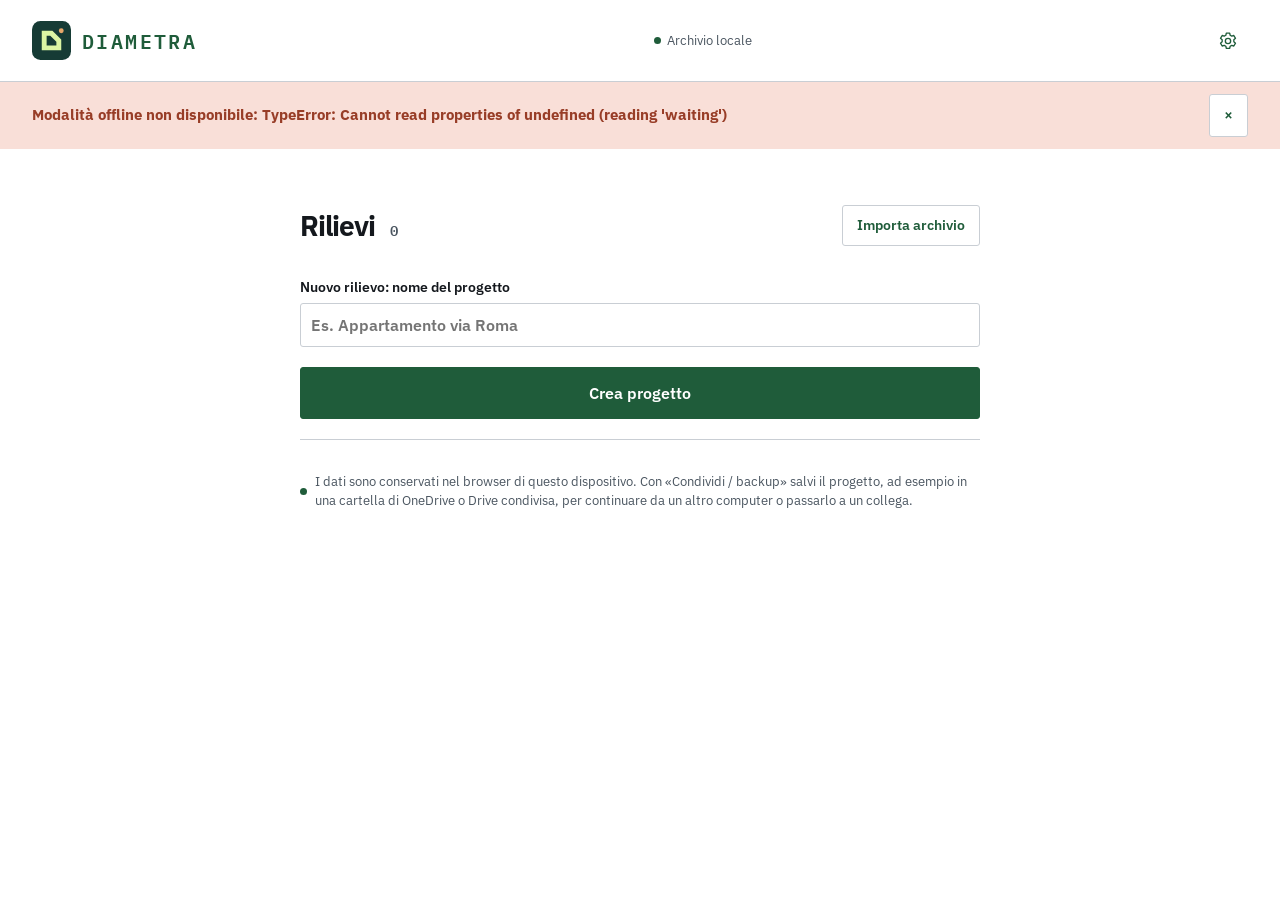
==== app/index.html @ 36c7d6d1 "Publish Diametra site" ====
<!doctype html>
<html lang="it">
  <head>
    <meta http-equiv="Content-Security-Policy" content="default-src &#39;self&#39;; script-src &#39;self&#39; &#39;wasm-unsafe-eval&#39;; worker-src &#39;self&#39; blob:; connect-src &#39;self&#39; data: blob:; img-src &#39;self&#39; data: blob:; style-src &#39;self&#39; &#39;unsafe-inline&#39;; font-src &#39;self&#39; data:; object-src &#39;none&#39;; base-uri &#39;self&#39;; form-action &#39;self&#39;">

    <meta charset="UTF-8" />
    <meta name="viewport" content="width=device-width, initial-scale=1.0" />
    <meta name="theme-color" content="#1f5c3a" />
    <meta name="description" content="Taccuino di rilievo locale con piantina, misure ed evidenze." />
    <title>Diametra — Taccuino di rilievo</title>
    <link rel="icon" href="/app/icon.svg" type="image/svg+xml" />
    <script type="module" crossorigin src="/app/assets/index-B464_N8e.js"></script>
    <link rel="stylesheet" crossorigin href="/app/assets/index-DNZRZMRZ.css">
  <link rel="manifest" href="/app/manifest.webmanifest"></head>
  <body>
    <div id="root"></div>
  </body>
</html>
---- app/assets/index-DNZRZMRZ.css ----
@font-face{font-family:IBM Plex Sans;font-style:normal;font-display:swap;font-weight:400;src:url(/app/assets/ibm-plex-sans-latin-400-normal-CDDApCn2.woff2) format("woff2"),url(/app/assets/ibm-plex-sans-latin-400-normal-CYLoc0-x.woff) format("woff")}@font-face{font-family:IBM Plex Sans;font-style:normal;font-display:swap;font-weight:600;src:url(/app/assets/ibm-plex-sans-latin-600-normal-CuJfVYMP.woff2) format("woff2"),url(/app/assets/ibm-plex-sans-latin-600-normal-Cu4Hd6ag.woff) format("woff")}@font-face{font-family:IBM Plex Sans;font-style:normal;font-display:swap;font-weight:700;src:url(/app/assets/ibm-plex-sans-latin-700-normal-Bxkt5Cjx.woff2) format("woff2"),url(/app/assets/ibm-plex-sans-latin-700-normal-Bth3BMcD.woff) format("woff")}@font-face{font-family:IBM Plex Mono;font-style:normal;font-display:swap;font-weight:400;src:url(/app/assets/ibm-plex-mono-latin-400-normal-DMJ8VG8y.woff2) format("woff2"),url(/app/assets/ibm-plex-mono-latin-400-normal-CvHOgSBP.woff) format("woff")}@font-face{font-family:IBM Plex Mono;font-style:normal;font-display:swap;font-weight:600;src:url(/app/assets/ibm-plex-mono-latin-600-normal-BgSNZQsw.woff2) format("woff2"),url(/app/assets/ibm-plex-mono-latin-600-normal-DWFSQ4vo.woff) format("woff")}:root{font-family:IBM Plex Sans,Segoe UI,Arial,sans-serif;color:#14181d;background:#fff;font-synthesis:none;text-rendering:optimizeLegibility;-webkit-font-smoothing:antialiased;font-weight:400;line-height:1.5;--green:#1f5c3a;--muted:#4a5560;--line:#c9ced4;--lime:#c9ced4;--orange:#bc6e38}*{box-sizing:border-box}body{margin:0}button,input,select,textarea{font:inherit}button,select{cursor:pointer}button{border:1px solid var(--line);background:#fff;color:var(--green);padding:9px 14px;border-radius:3px;font-size:15px;font-weight:600;transition:background .15s,border-color .15s}button:hover:not(:disabled){background:#eef1f3;border-color:#4a5560}button:disabled{cursor:not-allowed;opacity:.5}button.primary{background:var(--green);color:#fff;border-color:var(--green)}button.primary:hover:not(:disabled){background:#174a2e}button.small{padding:5px 9px;font-size:13px}button.danger{color:#a34437}button.text-button{border:0;background:none}input,select,textarea{min-width:0;width:100%;border:1px solid #c9ced4;border-radius:3px;padding:9px 10px;background:#fff;color:#14181d;font-size:15px}input:focus,select:focus,textarea:focus{outline:2px solid #1f5c3a;outline-offset:1px}input[type=checkbox]{width:16px;height:16px;accent-color:var(--green)}input[type=range]{padding:0;accent-color:var(--green)}label{display:block;font-size:14px;font-weight:600;margin:10px 0}label input,label select{display:block;margin-top:5px}textarea{min-height:92px;resize:vertical}h1,h2,h3,p{margin:0 0 12px}h1,h2,h3{font-weight:600;letter-spacing:-.035em}h3{font-size:16px;margin-top:20px}small{color:#4a5560;font-size:13px}button:focus-visible{outline:3px solid #1f5c3a;outline-offset:2px}details{margin:20px 0;padding-top:14px;border-top:1px solid var(--line)}summary{cursor:pointer;font-size:15px;font-weight:600}.row{display:flex;gap:10px;align-items:center}.row>label{flex:1}.spread{justify-content:space-between}.check{display:flex;gap:8px;align-items:center;font-weight:400;font-size:14px}.check input{margin:0;flex-shrink:0}.eyebrow{font-size:12px;letter-spacing:.17em;font-weight:700;color:#4a5560}.badge{display:inline-block;white-space:normal;padding:3px 8px;border-radius:2px;font-size:12px;letter-spacing:.02em;background:#eef1f3;color:#14181d}.hint{font-size:14px;color:#4a5560;line-height:1.65}.callout{padding:13px;background:#f6efd9;border-left:3px solid #c19a57;font-size:14px;color:#766238;border-radius:2px}.status-dot{display:inline-block;width:7px;height:7px;border-radius:50%;background:#1f5c3a;flex-shrink:0}.status-dot.amber{background:#c48a4d}.warning-text{color:var(--orange)}.file-button{display:inline-flex;align-items:center;justify-content:center;position:relative;overflow:hidden;cursor:pointer;border:1px solid #c9ced4;background:#fff;padding:9px 14px;border-radius:3px;font-size:14px;margin:0;color:var(--green)}.file-button:hover{background:#eef1f3}.file-button input{position:absolute;top:0;right:0;bottom:0;left:0;opacity:0;cursor:pointer;width:100%;height:100%;margin:0}.button-wrap{display:flex;flex-wrap:wrap;gap:5px;margin-top:10px}.app-header{height:82px;border-bottom:1px solid var(--line);background:#fff;display:flex;justify-content:space-between;align-items:center;gap:16px;padding:0 32px}.brand{border:0;background:none!important;display:flex;align-items:center;gap:11px;padding:0;text-align:left}.brand img{width:39px;height:39px}.brand span{font-size:28px;letter-spacing:-1.3px;line-height:1.1}.brand small{display:block;font-size:12px;letter-spacing:.16em;margin-top:6px;color:#4a5560}.header-actions{display:flex;gap:10px;align-items:center}.header-actions select{width:110px}.connection{font-size:13px;color:#4a5560;display:flex;align-items:center;gap:6px;white-space:nowrap}.save-state{font-size:13px;color:#1f5c3a}.save-state.failed{color:#aa3928}.save-state.pending{color:#8b7336}.error-banner,.update-banner{display:flex;gap:20px;align-items:center;justify-content:space-between;padding:12px 32px;background:#f9dfd8;color:#983d27;font-size:15px;overflow-wrap:anywhere}.update-banner{background:#c9ced4;color:#1f5c3a}.dashboard{max-width:1230px;margin:auto;padding:56px 40px}.welcome{display:flex;justify-content:space-between;align-items:center;gap:40px;padding-bottom:45px;border-bottom:1px solid var(--line)}.welcome h1{font-size:49px;line-height:1.13;letter-spacing:-2px;margin:18px 0}.welcome em{font-family:Georgia,serif;font-weight:400;color:#1f5c3a}.welcome p{font-size:15px;line-height:1.8;color:#4a5560}.welcome-plan{padding:20px;width:300px;height:235px;border:1px solid #c9ced4;border-radius:3px;background:linear-gradient(135deg,#eef1f3,#c9ced4);transform:rotate(-5deg);box-shadow:20px 20px #c9ced4}.welcome-plan svg{width:100%;height:100%}.welcome-plan path{stroke:#1f5c3a;fill:none;stroke-width:4}.welcome-plan .dimension-line{stroke-width:1;stroke:#a16e3a}.welcome-plan text{font-size:15px;fill:#806443}.welcome-plan circle{fill:#e3b36d;stroke:#fff;stroke-width:2}.dashboard-heading{display:flex;justify-content:space-between;align-items:center;margin:32px 0 20px}.dashboard-heading h2{margin:0;font-size:21px}.dashboard-heading h2 span{font-size:14px;color:#4a5560;margin-left:9px}.project-grid{display:grid;grid-template-columns:repeat(3,minmax(0,1fr));gap:22px}.new-project-card{border:1px dashed #4a5560;border-radius:3px;background:#eef1f3;padding:23px}.large-plus{font-size:32px;color:#1f5c3a}.new-project-card h3{margin-top:5px}.new-project-card .primary{width:100%;margin-top:10px}.project-card{background:#fff;border:1px solid var(--line);border-radius:3px;overflow:hidden}.project-preview{display:flex;width:100%;height:150px;border:0;border-radius:0;background:#eef1f3;align-items:center;justify-content:center;padding:15px}.project-preview img{width:100%;height:100%;object-fit:contain;mix-blend-mode:multiply}.project-card-content{padding:20px}.project-card-content h3{margin:0 0 6px}.project-card-content h3 button{font-size:18px;border:0;padding:0;background:none}.project-card-content p{font-size:14px;color:#4a5560}.dashboard-footer{display:flex;align-items:center;gap:8px;margin-top:32px;font-size:13px;color:#4a5560}.project-strip{display:flex;justify-content:space-between;align-items:center;padding:23px 32px 18px}.project-strip h1{font-size:27px;margin:4px 0}.project-stats{display:flex;gap:35px}.project-stats>div{display:flex;gap:8px;align-items:baseline}.project-stats strong{font-size:26px;font-weight:500}.project-stats span{font-size:13px;color:#4a5560}.tabs{display:flex;gap:0;border-bottom:1px solid var(--line);padding:0 32px;background:#fff;align-items:center}.tabs button{border:0;border-radius:0;background:none;padding:14px 21px;color:#4a5560;border-bottom:3px solid transparent;display:flex;align-items:center;gap:10px}.tabs button.active{border-color:var(--green);color:var(--green)}.tabs button span{font-size:12px;opacity:.65}.tabs button em{font-style:normal;font-size:12px;padding:1px 5px;background:#c9ced4;border-radius:2px}.tabs button.undo-button{margin-left:auto;font-size:13px}.workspace{display:grid;grid-template-columns:235px minmax(300px,1fr) 330px;min-height:calc(100dvh - 240px);align-items:start}.sidebar{padding:24px 16px;background:#fff;border-right:1px solid var(--line);min-height:calc(100dvh - 240px)}.section-heading{display:flex;align-items:center;justify-content:space-between;margin-bottom:13px}.section-heading>span:last-child:not(.eyebrow){font-size:13px;color:#4a5560}.room-button{width:100%;display:flex;align-items:center;justify-content:space-between;border:0;text-align:left;background:transparent;font-weight:500;padding:11px 12px;margin-bottom:4px}.room-button.selected{background:#c9ced4}.room-button small{display:block;font-size:12px;margin-top:3px}.add-room{display:flex;margin-top:13px;gap:5px}.add-room button{padding:5px 11px}.add-room input{font-size:13px}.measurements-heading{margin-top:30px}.sidebar>input,.sidebar>select{margin-bottom:8px;font-size:13px}.target-list{max-height:400px;overflow:auto}.target-button{display:flex;gap:10px;align-items:center;width:100%;padding:12px 8px;text-align:left;background:none;border:0;border-bottom:1px solid #eef1f3;border-radius:0;font-size:14px;font-weight:500}.target-button.selected{background:#eef1f3}.target-button small{display:block;margin-top:4px}.target-number{font-size:12px;background:#eef1f3;border:1px solid #c9ced4;border-radius:2px;padding:5px;min-width:29px;text-align:center}.privacy-note{margin:30px 4px 0;font-size:12px;color:#4a5560}.privacy-note .status-dot{margin-right:5px}.privacy-note strong{font-weight:500}.privacy-note p{margin-top:8px;line-height:1.7}.canvas-area{min-width:0;padding:16px;position:sticky;top:0}.drawing-toolbar{display:flex;gap:6px;flex-wrap:wrap;align-items:center;margin-bottom:12px}.drawing-toolbar button{font-size:13px;padding:8px 10px}.drawing-toolbar select{width:124px;font-size:13px}.drawing-toolbar span{font-size:13px;color:#4a5560;flex:1}.drawing-toolbar button.active{background:#eef1f3;border-color:#4a5560}.board-frame{height:max(460px,calc(100dvh - 380px));min-height:350px;border:1px solid #c9ced4;border-radius:3px;background:#fff;position:relative;overflow:hidden}.board-label{position:absolute;z-index:1;top:0;left:0;right:0;padding:12px 14px;background:#fffe;border-bottom:1px solid #c9ced4;display:flex;gap:7px;align-items:center;font-size:12px;font-weight:700;letter-spacing:.08em;pointer-events:none}.board-label>span:last-child{margin-left:auto;color:#4a5560;font-weight:400;letter-spacing:0;font-size:12px}.board{width:100%;height:100%;touch-action:none;cursor:grab}.board.crosshair{cursor:crosshair}.board .annotation{cursor:pointer}.map-text{fill:#14181d;paint-order:stroke;stroke:#fff;stroke-width:.12em;stroke-linejoin:round;font-family:Segoe UI,sans-serif;pointer-events:none}.board-empty{position:absolute;top:50%;left:50%;transform:translate(-50%,-50%);width:85%;text-align:center;pointer-events:none}.empty-symbol{border:1px solid #c9ced4;border-radius:3px;width:65px;height:65px;display:flex;align-items:center;justify-content:center;font-size:32px;background:#eef1f3;color:#4a5560;font-weight:600;margin:0 auto 20px}.board-empty h2{font-size:22px}.board-empty p{font-size:15px;color:#4a5560;line-height:1.8}.zoom-tools{position:absolute;bottom:15px;left:15px;display:flex;align-items:center;background:#fff;border:1px solid #c9ced4;border-radius:3px;overflow:hidden;box-shadow:0 3px 8px #14181d0c}.zoom-tools button{border:0;border-radius:0;padding:8px 13px}.zoom-tools span{font-size:12px;min-width:38px;text-align:center;color:#4a5560}.source-toolbar{display:flex;align-items:center;gap:10px;flex-wrap:wrap;margin-top:12px}.source-toolbar .hint{font-size:12px}.source-name{font-size:12px;max-width:140px;overflow:hidden;text-overflow:ellipsis;white-space:nowrap}.inline-label{display:flex;align-items:center;gap:7px;font-size:12px;margin:0}.inline-label input{width:58px;margin:0;font-size:12px}.inline-label input[type=range]{width:65px}.source-toolbar .file-button{font-size:13px}.crop-settings{margin:0;padding:0;border:0;position:relative}.crop-settings summary{font-size:12px}.crop-settings form{position:absolute;z-index:4;width:210px;right:0;top:25px;padding:16px;background:#fff;border:1px solid var(--line);border-radius:3px;box-shadow:0 8px 30px #0002}.capture-guide{display:flex;align-items:center;gap:10px;background:#c9ced4;padding:10px 13px;margin-bottom:10px;border-radius:3px;font-size:14px}.capture-guide span{flex:1}.capture-guide button{font-size:12px;padding:5px 8px}.right-panel{border-left:1px solid var(--line);background:#fff;min-height:calc(100dvh - 240px)}.inspector{padding:22px}.inspector h2{font-size:23px;margin:10px 0}.inspector>.file-button{width:100%;margin:10px 0}.empty-inspector{padding-top:38px}.empty-inspector p{font-size:15px;color:#4a5560;line-height:1.8}.empty-inspector h2{line-height:1.35;margin:17px 0}.reading-hero{background:#eef1f3;border:1px solid #c9ced4;padding:18px;border-radius:3px;font-size:31px;letter-spacing:-1px;margin:16px 0;color:#14181d}.reading-hero span{font-size:12px;letter-spacing:0;display:block;color:#4a5560;margin-top:3px}.reading-list article{padding:12px 0;border-bottom:1px solid var(--line)}.reading-list article.excluded{opacity:.65}.reading-list .spread{margin-bottom:6px}.reading-list small{line-height:1.7;display:block}.photo-grid{display:grid;grid-template-columns:1fr 1fr;gap:10px}.photo-grid figure{margin:0}.photo-grid img{width:100%;height:95px;object-fit:cover;border-radius:3px}.photo-grid figcaption{font-size:12px;color:#4a5560;overflow-wrap:anywhere}.photo-grid .check{font-size:12px}.record-id{font-size:12px;overflow-wrap:anywhere;display:block;margin-top:20px;color:#4a5560}.issue-list{margin-top:18px}.issue-list p,.proposal .warning{font-size:13px;padding:9px;border-radius:2px}.warning{background:#fbefdc;color:#95602e}.unchecked{background:#eef1f3;color:#4a5560}.checklist-item{border:1px solid #c9ced4;padding:10px;margin:12px 0;border-radius:3px}.checklist-item>input{font-weight:600;border:0;background:none;padding:3px 0;margin-bottom:7px}.checklist-item select{font-size:13px}.checklist-item .row{margin-top:6px}.checklist-item .check{font-size:12px;margin:0}.checklist-item small{display:block;margin:6px 0}.proposal{background:#eef1f3;padding:14px;margin-top:14px;border:1px solid #c9ced4;border-radius:3px;font-size:14px}.proposal h3{margin-top:0}.proposal small{display:block}.proposal>p{margin-top:10px}.vertex-list{margin:15px 0;max-height:190px;overflow:auto}.vertex-list p{font-size:12px;display:flex;justify-content:space-between;padding:5px 0;margin:0;border-bottom:1px solid #eef1f3}.vertex-list span{color:#4a5560}.page-panel{padding:36px;max-width:1100px;margin:0 auto}.page-panel>h2{font-size:30px;margin-top:10px}.page-panel>p{font-size:15px;color:#4a5560}.compact-label{max-width:220px}.issue-row{width:100%;display:flex;align-items:center;gap:15px;text-align:left;border:0;padding:15px;margin:7px 0;font-weight:400}.issue-row>span:last-child{margin-left:auto}.history-item{padding:20px 0;display:flex;gap:20px;align-items:center;justify-content:space-between;border-bottom:1px solid var(--line);font-size:15px}.history-item p{font-size:13px;color:#4a5560;margin:5px 0 0}.loading{text-align:center;padding:80px;color:#4a5560}.busy-overlay{position:fixed;z-index:20;top:0;right:0;bottom:0;left:0;background:#fffd;display:flex;flex-direction:column;align-items:center;justify-content:center;gap:20px;font-size:14px;color:var(--green);-webkit-backdrop-filter:blur(2px);backdrop-filter:blur(2px)}.spinner{width:35px;height:35px;border:3px solid #c9ced4;border-top-color:var(--green);border-radius:50%;animation:spin 1s linear infinite}@keyframes spin{to{transform:rotate(360deg)}}@media(min-width:1700px){.workspace{grid-template-columns:270px minmax(400px,1fr) 375px}.inspector{padding:26px}.canvas-area{padding:22px}}@media(max-width:1200px){.app-header{padding:0 20px}.connection{display:none}.header-actions{gap:6px}.workspace{grid-template-columns:190px minmax(260px,1fr) 290px}.sidebar{padding:20px 12px}.inspector{padding:17px}.project-stats{gap:18px}.board-label>span:last-child{display:none}.header-actions button{font-size:13px;padding:8px}.brand small{display:none}.canvas-area{padding:12px}.save-state{max-width:85px}.project-strip{padding-left:20px;padding-right:20px}.tabs{padding:0 20px}.tabs button{padding:12px 15px}}@media(max-width:920px){.workspace{grid-template-columns:175px 1fr}.right-panel{grid-column:1 / -1;min-height:0;border-left:0;border-top:1px solid var(--line)}.right-panel .inspector{max-width:650px;margin:auto}.sidebar{min-height:600px}.canvas-area{position:relative}.board-frame{height:500px}.header-actions .save-state{display:none}.project-grid{grid-template-columns:repeat(2,minmax(0,1fr))}.welcome h1{font-size:40px}.welcome-plan{width:235px;height:195px}.project-stats strong{font-size:22px}.project-stats span{font-size:12px}}@media(max-width:600px){.app-header{height:auto;min-height:70px;padding:14px 16px;align-items:flex-start;flex-wrap:wrap}.brand span{font-size:25px}.brand img{width:34px;height:34px}.header-actions{flex-wrap:wrap;justify-content:flex-start;gap:7px;width:100%}.header-actions select{width:86px;padding:7px;font-size:13px}.header-actions button{font-size:13px;padding:8px 9px}.connection{display:flex;margin-left:auto}.dashboard{padding:25px 20px}.welcome{padding-bottom:25px}.welcome h1{font-size:37px;letter-spacing:-1.5px}.welcome-plan{display:none}.welcome p{font-size:15px}.project-grid{grid-template-columns:1fr}.dashboard-heading{margin-top:25px}.dashboard-heading h2{font-size:19px}.dashboard-footer{align-items:flex-start;font-size:12px}.project-strip{padding:17px 16px;align-items:flex-start}.project-strip h1{font-size:22px;overflow-wrap:anywhere}.project-stats{gap:13px;margin-left:10px}.project-stats>div{display:block;text-align:center}.project-stats strong{font-size:20px}.project-stats span{display:block;font-size:12px}.tabs{padding:0 8px;overflow:auto}.tabs button{padding:12px 9px;font-size:13px;white-space:nowrap;gap:4px}.tabs button span{display:none}.tabs button.undo-button{font-size:12px;white-space:normal;padding:8px}.workspace{display:flex;flex-direction:column}.sidebar{min-height:0;width:100%;border-right:0;border-bottom:1px solid var(--line);padding:14px;display:flex;flex-wrap:wrap;gap:6px;align-items:center}.sidebar .section-heading{width:100%;margin:4px 0}.room-button{width:auto;margin:0;border:1px solid #c9ced4;padding:7px 10px;font-size:13px;gap:10px}.room-button small{display:none}.add-room{margin:0;max-width:210px}.sidebar>.measurements-heading{margin-top:12px}.sidebar>input,.sidebar>select{width:calc(50% - 3px);margin:0}.target-list{width:100%;max-height:150px;display:flex;flex-wrap:wrap;gap:5px;margin-top:5px}.target-button{width:calc(50% - 3px);font-size:12px;border:1px solid #c9ced4;border-radius:3px;padding:7px}.target-button small{font-size:12px}.privacy-note{display:none}.canvas-area{width:100%;padding:12px}.board-frame{height:410px;min-height:300px}.board-empty h2{font-size:19px}.board-empty p{font-size:13px}.right-panel{width:100%}.right-panel .inspector{padding:22px}.drawing-toolbar{gap:5px}.drawing-toolbar button{font-size:12px;padding:8px}.drawing-toolbar select{width:107px}.source-toolbar{gap:8px}.capture-guide{font-size:13px}.page-panel{padding:23px 16px}.page-panel>h2{font-size:26px}.issue-row{font-size:14px;gap:8px;padding:11px}.issue-row .badge{font-size:12px;min-width:85px}.history-item{display:block}.history-item button{margin-top:10px}.error-banner,.update-banner{padding:12px 16px;font-size:14px}.header-actions .save-state{display:block;max-width:none;font-size:12px}.photo-grid img{height:140px}}@media(prefers-reduced-motion:reduce){*{animation:none!important;transition:none!important}}.quick-panel form{margin-bottom:14px}.quick-panel .row{align-items:flex-end}.quick-summary{display:flex;gap:8px;margin:8px 0 4px}.quick-summary span{flex:1;background:#eef1f3;border:1px solid #c9ced4;border-radius:3px;padding:8px;font-size:15px;color:#14181d}.quick-summary small{display:block;font-size:12px;margin-bottom:2px}.quick-done{padding:10px;background:#c9ced4;border-left:3px solid #1f5c3a;border-radius:2px;font-size:14px;color:#1f5c3a;margin-top:12px}.dual-view{display:block}.dual-view.show-plan>.sketch-frame,.dual-view.show-sketch>.board-frame:not(.sketch-frame){display:none}.dual-view .board-frame{height:max(460px,calc(100dvh - 380px))}.sketch-frame{background:#fff}.sketch-room{cursor:pointer}.sketch-pending-label{fill:#4a5560}.view-switch{display:flex;gap:0;margin-bottom:8px;border-bottom:1px solid var(--line)}.view-switch button{flex:1;font-size:14px;padding:10px 8px;border:0;border-bottom:3px solid transparent;border-radius:0;background:none;color:#4a5560}.view-switch button.active{background:none;color:var(--green);border-bottom-color:var(--green)}.quick-title{display:flex;align-items:center;gap:8px;margin:10px 0}.quick-title span{white-space:nowrap;flex-shrink:0;font-size:23px;font-weight:600;color:#14181d}.quick-title input{font-size:21px;font-weight:600;padding:5px 8px;border-color:transparent;background:#fff}.quick-title input:hover,.quick-title input:focus{border-color:#c9ced4;background:#fff}.project-strip{padding-top:16px;padding-bottom:12px}.project-strip h1{font-size:22px;margin:0}.advanced-toggle{margin:0;color:#4a5560}.tabs .unit-select{width:auto;margin-left:auto;font-size:13px;padding:6px}.tabs .unit-select+.undo-button{margin-left:8px}.room-done{color:#1f5c3a;font-weight:700}.measurements{margin:16px 0 0;padding-top:10px}.quick-error{background:#f9dfd8;color:#983d27;padding:9px;border-radius:2px;font-size:14px;margin:6px 0}.quick-command{margin-top:16px;padding-top:4px;border-top:1px solid var(--line)}.quick-nav button{flex:1}.proposal-names{margin-top:12px}.proposal-row{gap:8px;margin:6px 0}.primary-file{background:var(--green);color:#fff;border-color:var(--green)}.primary-file:hover{background:#174a2e}.dashboard-heading{margin-top:0}@media(max-width:920px){.dual-view .board-frame{height:min(50vh,440px);min-height:280px}}@media(max-width:600px){.connection{display:none}.app-header{min-height:0;padding:10px 16px}.room-list{display:flex;gap:6px;overflow-x:auto;width:100%;padding-bottom:4px}.room-list .room-button{flex-shrink:0;white-space:nowrap}.sidebar .measurements{width:100%;margin-top:6px}.add-room{max-width:none;width:100%}.project-strip{align-items:center}}@media(pointer:coarse){button,select,.file-button,input:not([type=checkbox]):not([type=range]){min-height:44px}button.small{padding:8px 12px;font-size:14px}input[type=checkbox]{width:22px;height:22px}input[type=range]{height:32px}.crop-settings summary{padding:12px 0}}@media(hover:none){button:hover:not(:disabled):not(.active):not(.primary):not(.selected){background:#fff;border-color:var(--line)}.room-button:hover:not(.selected){background:transparent}}.dictate.recording{background:#a34437;color:#fff;border-color:#a34437}.dictate{min-width:110px}@media(pointer:coarse){.add-room button,.zoom-tools button{min-width:44px}.advanced-toggle{padding:10px 0}}.quick-area{margin:4px 0 10px;color:var(--muted)}.quick-area strong{color:var(--green)}.room-extras{margin:12px 0;border:1px solid var(--line);border-radius:3px;padding:8px 12px;background:#fff}.room-extras summary{cursor:pointer;font-weight:600;min-height:32px}.room-extras summary small{font-weight:400;color:var(--muted)}.opening-row{display:flex;justify-content:space-between;align-items:center;gap:8px;padding:4px 0}.opening-row button{min-width:44px}.opening-form{display:grid;grid-template-columns:1fr 1fr;gap:8px;margin:8px 0}.opening-form button{grid-column:span 2}.photo-strip{display:flex;gap:6px;overflow-x:auto;margin:8px 0}.photo-strip figure{position:relative;margin:0;flex-shrink:0}.photo-strip img{display:block;height:80px;border-radius:3px}.photo-strip .remove-evidence{position:absolute;top:2px;right:2px;min-height:0;width:32px;height:32px;padding:0;line-height:1;font-size:16px;border-radius:50%;background:#ffffffe6}.attachment-name{flex:1;text-align:left;padding:6px 0;overflow-wrap:anywhere;font-weight:500}.room-extras textarea{width:100%;box-sizing:border-box}.comparison{width:100%;border-collapse:collapse;font-size:14px}.comparison th,.comparison td{text-align:left;padding:6px 8px;border-bottom:1px solid var(--line)}.comparison td.num{text-align:right;white-space:nowrap}.comparison tr.check td{background:#fbf0e3}.comparison-wrap{overflow-x:auto}.board.idle{touch-action:pan-x pan-y;cursor:default}@media(max-width:600px){.app-header{padding:8px 12px;gap:6px}.brand span{font-size:20px}.brand img{width:28px;height:28px}.header-actions{flex-wrap:nowrap;overflow-x:auto;gap:6px;padding-bottom:2px}.header-actions button{white-space:nowrap;padding:7px 9px;flex-shrink:0}.header-actions .save-state{white-space:nowrap;flex-shrink:0}.project-strip{padding:10px 16px}.project-strip h1{font-size:19px}}@media(max-width:920px){.inspector .accept{position:fixed;left:12px;right:12px;bottom:12px;z-index:15;box-shadow:0 6px 18px #0004}.inspector:has(.accept){padding-bottom:84px}}.board.sketch{touch-action:none;cursor:grab}.hand-sketch{cursor:move}.room-button.selected,.room-button.selected:hover:not(:disabled){background:var(--green);color:#fff;border-color:var(--green);font-weight:700;box-shadow:0 2px 6px #14181d40}.room-button.selected .room-done{color:#fff}.details-panel{max-width:820px}.details-panel fieldset{border:1px solid var(--line);border-radius:3px;padding:6px 16px 12px;margin:16px 0;background:#fff}.details-panel legend{font-size:14px;font-weight:700;letter-spacing:.06em;color:#14181d;padding:0 6px}.details-grid{display:grid;grid-template-columns:repeat(auto-fill,minmax(170px,1fr));gap:0 14px}.details-grid .wide{grid-column:1/-1}.details-panel>label{max-width:420px}.project-address{color:#14181d;margin-bottom:4px}.dictate{user-select:none;-webkit-user-select:none;-webkit-touch-callout:none;touch-action:none;min-height:44px}.dictate[aria-disabled=true]{opacity:.6}.settings-overlay{position:fixed;z-index:15;top:0;right:0;bottom:0;left:0;overflow:auto;background:#fff}.settings-panel{max-width:620px}.settings-panel fieldset{border:1px solid var(--line);border-radius:3px;padding:6px 16px 16px;margin:16px 0;background:#fff}.settings-panel legend{font-size:14px;font-weight:700;letter-spacing:.06em;color:#14181d;padding:0 6px}.settings-panel .check{font-size:14px;font-weight:600}.settings-device{font-size:14px}.disto-state{margin:6px 0 0;padding:6px 10px;border-radius:3px;background:#eef1f3}.disto-state.connected{background:#eef1f3;color:#1f5c3a}.camera-off{display:block;margin-top:4px}.settings-button{font-size:18px;line-height:1;padding:8px 11px;flex-shrink:0}.header-tools{display:flex;align-items:center;gap:2px;flex-shrink:0}@media(max-width:600px){.app-header .header-tools{order:1;margin-left:auto}.app-header .header-actions{order:2}}input,select,textarea{font-size:16px}:root{background:#fff;font-size:15px}.mono,.measure-key,.measure-row input,.measure-unit,.quick-summary span,.quick-area strong,.reading-hero,.comparison td.num,.project-stats strong{font-family:IBM Plex Mono,ui-monospace,monospace;font-variant-numeric:tabular-nums}button{display:inline-flex;align-items:center;justify-content:center;gap:8px}button.primary{font-weight:600}.icon{flex-shrink:0}.brand span{font-family:IBM Plex Mono,ui-monospace,monospace;font-weight:600;text-transform:uppercase;letter-spacing:.12em;font-size:20px}.settings-button{border:0;background:none;padding:8px 10px;color:var(--green)}.eyebrow{letter-spacing:.12em;color:#4a5560}button.wide{width:100%;min-height:52px;font-size:16px;margin-top:10px}.quick-panel .quick-title input{font-size:22px;font-weight:700}.quick-summary span{border-radius:0;background:#fff;border:1px solid var(--line);font-size:16px;color:#14181d}.quick-summary small{font-family:IBM Plex Sans,sans-serif;font-size:12px;color:#4a5560}.measure-rows{display:flex;flex-direction:column;border:1px solid var(--line);margin:8px 0}.measure-row{display:grid;grid-template-columns:44px minmax(0,1fr) auto;align-items:center;gap:10px;margin:0;padding:8px 12px;border-bottom:1px solid var(--line);font-weight:400}.measure-row:last-child{border-bottom:0}.measure-row.next{outline:3px solid var(--green);outline-offset:-3px}.measure-row.next .measure-key{color:var(--green)}.measure-key{font-size:22px;font-weight:600}.measure-name{display:block;font-size:13px;color:#4a5560}.measure-row input{display:block;border:0;padding:2px 0;margin:0;font-size:28px;font-weight:600;background:transparent;color:#14181d;min-height:40px}.measure-row input:focus{outline:0}.measure-row:focus-within{background:#eef1f3}.measure-unit{display:flex;flex-direction:column;align-items:flex-end;gap:4px;font-size:16px}.measure-source{font-family:IBM Plex Mono,monospace;font-size:11px;font-weight:600;color:#14181d;border:1px solid #14181d;padding:1px 5px}.quick-command .button-wrap{flex-direction:column}.quick-command .button-wrap button{width:100%}.dictate{min-height:56px;font-size:16px;border:2px solid #14181d;color:#14181d}.disto-state{border-radius:0;border:1px solid var(--line)}.disto-state.connected{border-color:var(--green);background:#1f5c3a14;color:#14181d}.room-button.selected,.room-button.selected:hover:not(:disabled){background:#14181d;border-color:#14181d;box-shadow:none}.room-done .icon{width:14px;height:14px;color:var(--green)}.room-button.selected .room-done .icon{color:#fff}.dashboard{max-width:760px}.dashboard-heading h2{font-size:28px;font-weight:700}.new-project{display:flex;flex-direction:column;margin-bottom:20px}.new-project label{font-size:14px}.project-list{list-style:none;margin:0;padding:0;border-top:1px solid var(--line)}.project-card{border:0;border-bottom:1px solid var(--line);border-radius:0;background:none;overflow:visible;padding:4px 0 12px}.project-open{display:flex;align-items:flex-start;justify-content:flex-start;gap:12px;width:100%;border:0;background:none;padding:12px 0 6px;text-align:left;color:#14181d;font-weight:400}.project-thumb{width:64px;height:64px;object-fit:contain;border:1px solid var(--line);background:#fff;flex-shrink:0;mix-blend-mode:multiply}.project-text{display:flex;flex-direction:column;gap:4px;min-width:0;flex:1}.project-title{display:flex;justify-content:space-between;align-items:flex-start;gap:8px}.project-title strong{font-size:18px;font-weight:600;overflow-wrap:anywhere}.project-address,.project-cadastral{font-size:14px;color:#4a5560;margin:0}.project-figures{display:grid;grid-template-columns:repeat(3,minmax(0,1fr));gap:8px;font-family:IBM Plex Mono,monospace;font-size:14px;margin-top:4px}.project-figures small{display:block;font-family:IBM Plex Sans,sans-serif;font-size:12px;color:#4a5560}.project-status{font-family:IBM Plex Mono,monospace;font-size:11px;font-weight:600;padding:2px 7px;border:1px solid var(--green);color:var(--green);white-space:nowrap}.project-status.done{background:#14181d;border-color:#14181d;color:#fff}.project-status.new{border-color:#4a5560;color:#4a5560}.project-card .button-wrap{margin-top:0}.sketch-tag{font-family:IBM Plex Mono,monospace;font-weight:600;text-transform:uppercase}.sketch-figure{font-family:IBM Plex Mono,monospace}.quick-measure-overlay{position:fixed;z-index:30;top:0;right:0;bottom:0;left:0;background:#14181d99;display:flex;align-items:center;justify-content:center;padding:16px}.quick-measure-card{background:#fff;width:min(420px,100%);padding:24px;border:1px solid #14181d}.quick-measure-value{font-size:48px;font-weight:600;margin:4px 0 8px}.quick-measure-card .button-wrap button{flex:1;min-height:48px}.quick-panel form[id]{margin-bottom:0}.voice-block{margin:10px 0 0}.voice-block .hint{margin:8px 0 0}.dictate,.dictate:hover:not(:disabled){width:100%;min-height:60px;display:flex;align-items:center;justify-content:center;gap:10px;background:#14181d;color:#fff;border:2px solid #14181d;font-size:17px}.dictate .icon{width:24px;height:24px}.dictate.recording,.dictate.recording:hover:not(:disabled){background:#a34437;border-color:#a34437;color:#fff}.voice-heard{display:flex;gap:10px;align-items:center;justify-content:space-between;margin-top:8px;padding:10px 12px;background:#eef1f3;border-left:3px solid var(--green);border-radius:2px}.voice-heard .hint{margin:0}.voice-heard button{flex-shrink:0}.sketch-pad{position:fixed;z-index:30;top:0;right:0;bottom:0;left:0;display:flex;flex-direction:column;background:#fff}.sketch-pad-head{padding:12px 16px;border-bottom:1px solid var(--line)}.sketch-pad-head strong{display:block;font-size:17px}.sketch-pad-head .hint{margin:4px 0 0;font-size:13px}.sketch-pad-sheet{flex:1;width:100%;min-height:0;touch-action:none;cursor:crosshair;background-color:#fff;background-image:linear-gradient(#e6e9ec 1px,transparent 1px),linear-gradient(90deg,#e6e9ec 1px,transparent 1px);background-size:24px 24px}.sketch-pad-tools{padding:10px 16px 16px;border-top:1px solid var(--line);background:#fff}.sketch-pad-question{margin:12px 0 0;font-size:14px;font-weight:600}.sketch-pad-tools .button-wrap button{flex:1 1 auto}.sketch-pad-row{display:flex;flex-wrap:wrap;gap:6px;align-items:center;margin-top:8px}.segmented{display:inline-flex;border:1px solid var(--line);border-radius:3px;overflow:hidden}.segmented button{border:0;border-radius:0;padding:7px 12px}.segmented button[aria-pressed=true]{background:#14181d;color:#fff}.segmented button[aria-pressed=true]:hover:not(:disabled){background:#14181d}.sketch-pad-sheet.corners{cursor:default}.sketch-corner{fill:#fff;stroke:#1f5c3a;stroke-width:3}
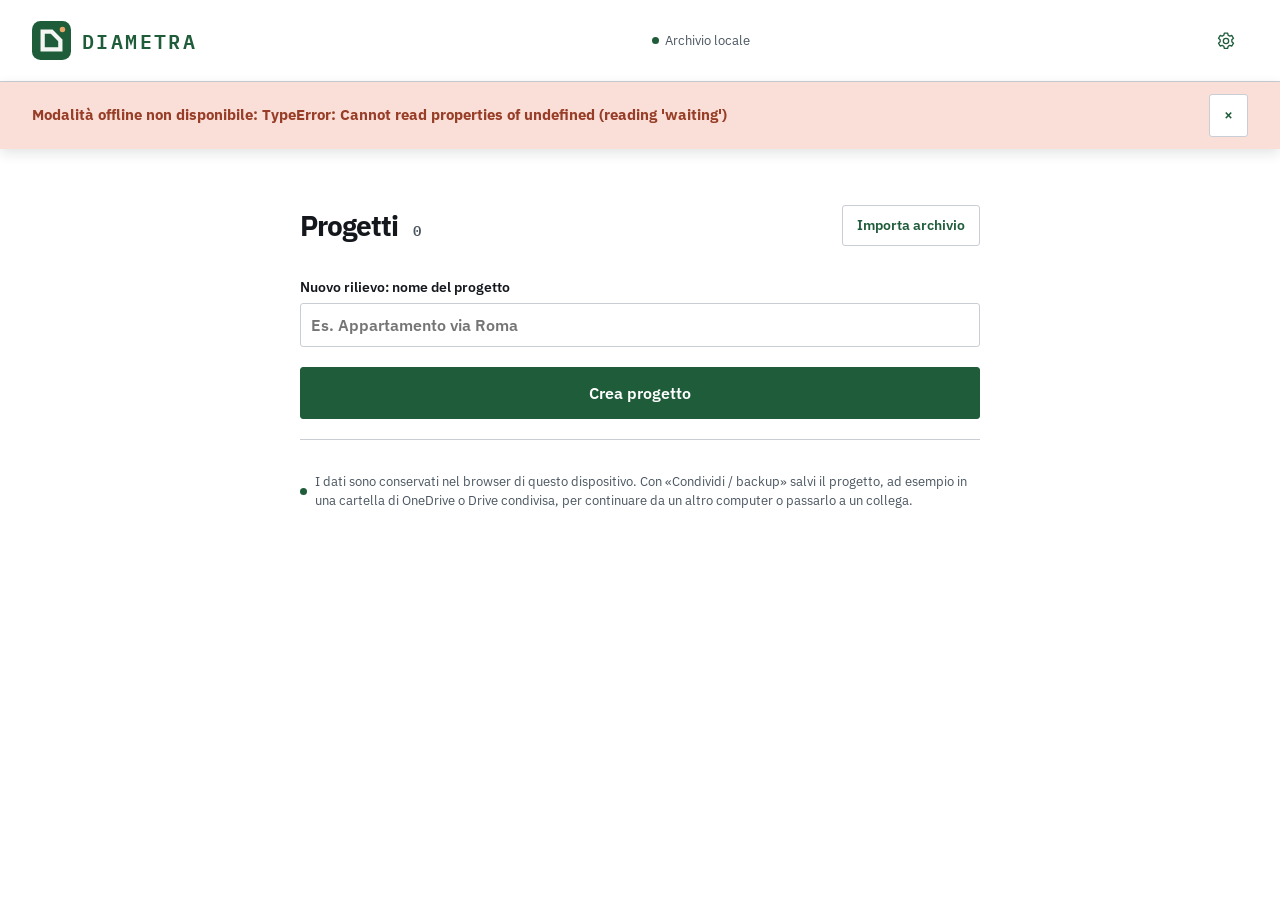
==== commit d7e16e0a: "Publish Diametra site" ====
--- a/app/index.html
+++ b/app/index.html
@@ -1,19 +1,18 @@
-<!doctype html>
-<html lang="it">
+<!doctype html>
+<html lang="it">
   <head>
     <meta http-equiv="Content-Security-Policy" content="default-src &#39;self&#39;; script-src &#39;self&#39; &#39;wasm-unsafe-eval&#39;; worker-src &#39;self&#39; blob:; connect-src &#39;self&#39; data: blob:; img-src &#39;self&#39; data: blob:; style-src &#39;self&#39; &#39;unsafe-inline&#39;; font-src &#39;self&#39; data:; object-src &#39;none&#39;; base-uri &#39;self&#39;; form-action &#39;self&#39;">
-
-    <meta charset="UTF-8" />
-    <meta name="viewport" content="width=device-width, initial-scale=1.0" />
-    <meta name="theme-color" content="#1f5c3a" />
-    <meta name="description" content="Taccuino di rilievo locale con piantina, misure ed evidenze." />
-    <title>Diametra — Taccuino di rilievo</title>
-    <link rel="icon" href="/app/icon.svg" type="image/svg+xml" />
-    <script type="module" crossorigin src="/app/assets/index-B464_N8e.js"></script>
-    <link rel="stylesheet" crossorigin href="/app/assets/index-DNZRZMRZ.css">
-  <link rel="manifest" href="/app/manifest.webmanifest"></head>
-  <body>
-    <div id="root"></div>-
-  </body>
-</html>
+
+    <meta charset="UTF-8" />
+    <meta name="viewport" content="width=device-width, initial-scale=1.0" />
+    <meta name="theme-color" content="#1f5c3a" />
+    <meta name="description" content="Taccuino di rilievo locale con piantina, misure ed evidenze." />
+    <title>Diametra — Taccuino di rilievo</title>
+    <link rel="icon" href="/app/favicon.svg" type="image/svg+xml" />
+    <script type="module" crossorigin src="/app/assets/index-DTXV-K_w.js"></script>
+    <link rel="stylesheet" crossorigin href="/app/assets/index-DMKRKRgq.css">
+  <link rel="manifest" href="/app/manifest.webmanifest"></head>
+  <body>
+    <div id="root"></div>
+  </body>
+</html>
--- a/app/assets/index-DMKRKRgq.css
+++ b/app/assets/index-DMKRKRgq.css
@@ -0,0 +1 @@
+@font-face{font-family:IBM Plex Sans;font-style:normal;font-display:swap;font-weight:400;src:url(/app/assets/ibm-plex-sans-latin-400-normal-CDDApCn2.woff2) format("woff2"),url(/app/assets/ibm-plex-sans-latin-400-normal-CYLoc0-x.woff) format("woff")}@font-face{font-family:IBM Plex Sans;font-style:normal;font-display:swap;font-weight:600;src:url(/app/assets/ibm-plex-sans-latin-600-normal-CuJfVYMP.woff2) format("woff2"),url(/app/assets/ibm-plex-sans-latin-600-normal-Cu4Hd6ag.woff) format("woff")}@font-face{font-family:IBM Plex Sans;font-style:normal;font-display:swap;font-weight:700;src:url(/app/assets/ibm-plex-sans-latin-700-normal-Bxkt5Cjx.woff2) format("woff2"),url(/app/assets/ibm-plex-sans-latin-700-normal-Bth3BMcD.woff) format("woff")}@font-face{font-family:IBM Plex Mono;font-style:normal;font-display:swap;font-weight:400;src:url(/app/assets/ibm-plex-mono-latin-400-normal-DMJ8VG8y.woff2) format("woff2"),url(/app/assets/ibm-plex-mono-latin-400-normal-CvHOgSBP.woff) format("woff")}@font-face{font-family:IBM Plex Mono;font-style:normal;font-display:swap;font-weight:600;src:url(/app/assets/ibm-plex-mono-latin-600-normal-BgSNZQsw.woff2) format("woff2"),url(/app/assets/ibm-plex-mono-latin-600-normal-DWFSQ4vo.woff) format("woff")}:root{font-family:IBM Plex Sans,Segoe UI,Arial,sans-serif;color:#14181d;background:#fff;font-synthesis:none;text-rendering:optimizeLegibility;-webkit-font-smoothing:antialiased;font-weight:400;line-height:1.5;--green:#1f5c3a;--muted:#4a5560;--line:#c9ced4;--lime:#c9ced4;--orange:#bc6e38}*{box-sizing:border-box}body{margin:0}button,input,select,textarea{font:inherit}button,select{cursor:pointer}button{border:1px solid var(--line);background:#fff;color:var(--green);padding:9px 14px;border-radius:3px;font-size:15px;font-weight:600;transition:background .15s,border-color .15s}button:hover:not(:disabled){background:#eef1f3;border-color:#4a5560}button:disabled{cursor:not-allowed;opacity:.5}button.primary{background:var(--green);color:#fff;border-color:var(--green)}button.primary:hover:not(:disabled){background:#174a2e}button.small{padding:5px 9px;font-size:13px}button.danger{color:#a34437}button.text-button{border:0;background:none}input,select,textarea{min-width:0;width:100%;border:1px solid #c9ced4;border-radius:3px;padding:9px 10px;background:#fff;color:#14181d;font-size:15px}input:focus,select:focus,textarea:focus{outline:2px solid #1f5c3a;outline-offset:1px}input[type=checkbox]{width:16px;height:16px;accent-color:var(--green)}input[type=range]{padding:0;accent-color:var(--green)}label{display:block;font-size:14px;font-weight:600;margin:10px 0}label input,label select{display:block;margin-top:5px}textarea{min-height:92px;resize:vertical}h1,h2,h3,p{margin:0 0 12px}h1,h2,h3{font-weight:600;letter-spacing:-.035em}h3{font-size:16px;margin-top:20px}small{color:#4a5560;font-size:13px}button:focus-visible{outline:3px solid #1f5c3a;outline-offset:2px}details{margin:20px 0;padding-top:14px;border-top:1px solid var(--line)}summary{cursor:pointer;font-size:15px;font-weight:600}.row{display:flex;gap:10px;align-items:center}.row>label{flex:1}.spread{justify-content:space-between}.check{display:flex;gap:8px;align-items:center;font-weight:400;font-size:14px}.check input{margin:0;flex-shrink:0}.eyebrow{font-size:12px;letter-spacing:.17em;font-weight:700;color:#4a5560}.badge{display:inline-block;white-space:normal;padding:3px 8px;border-radius:2px;font-size:12px;letter-spacing:.02em;background:#eef1f3;color:#14181d}.hint{font-size:14px;color:#4a5560;line-height:1.65}.callout{padding:13px;background:#f6efd9;border-left:3px solid #c19a57;font-size:14px;color:#766238;border-radius:2px}.status-dot{display:inline-block;width:7px;height:7px;border-radius:50%;background:#1f5c3a;flex-shrink:0}.status-dot.amber{background:#c48a4d}.warning-text{color:var(--orange)}.file-button{display:inline-flex;align-items:center;justify-content:center;position:relative;overflow:hidden;cursor:pointer;border:1px solid #c9ced4;background:#fff;padding:9px 14px;border-radius:3px;font-size:14px;margin:0;color:var(--green)}.file-button:hover{background:#eef1f3}.file-button input{position:absolute;top:0;right:0;bottom:0;left:0;opacity:0;cursor:pointer;width:100%;height:100%;margin:0}.button-wrap{display:flex;flex-wrap:wrap;gap:5px;margin-top:10px}.app-header{height:82px;border-bottom:1px solid var(--line);background:#fff;display:flex;justify-content:space-between;align-items:center;gap:16px;padding:0 32px}.brand{border:0;background:none!important;display:flex;align-items:center;gap:11px;padding:0;text-align:left}.brand img{width:39px;height:39px}.brand span{font-size:28px;letter-spacing:-1.3px;line-height:1.1}.brand small{display:block;font-size:12px;letter-spacing:.16em;margin-top:6px;color:#4a5560}.header-actions{display:flex;gap:10px;align-items:center}.header-actions select{width:110px}.connection{font-size:13px;color:#4a5560;display:flex;align-items:center;gap:6px;white-space:nowrap}.save-state{font-size:13px;color:#1f5c3a}.save-state.failed{color:#aa3928}.save-state.pending{color:#8b7336}.error-banner,.update-banner{display:flex;gap:20px;align-items:center;justify-content:space-between;padding:12px 32px;background:#f9dfd8;color:#983d27;font-size:15px;overflow-wrap:anywhere}.update-banner{background:#c9ced4;color:#1f5c3a}.dashboard{max-width:1230px;margin:auto;padding:56px 40px}.welcome{display:flex;justify-content:space-between;align-items:center;gap:40px;padding-bottom:45px;border-bottom:1px solid var(--line)}.welcome h1{font-size:49px;line-height:1.13;letter-spacing:-2px;margin:18px 0}.welcome em{font-family:Georgia,serif;font-weight:400;color:#1f5c3a}.welcome p{font-size:15px;line-height:1.8;color:#4a5560}.welcome-plan{padding:20px;width:300px;height:235px;border:1px solid #c9ced4;border-radius:3px;background:linear-gradient(135deg,#eef1f3,#c9ced4);transform:rotate(-5deg);box-shadow:20px 20px #c9ced4}.welcome-plan svg{width:100%;height:100%}.welcome-plan path{stroke:#1f5c3a;fill:none;stroke-width:4}.welcome-plan .dimension-line{stroke-width:1;stroke:#a16e3a}.welcome-plan text{font-size:15px;fill:#806443}.welcome-plan circle{fill:#e3b36d;stroke:#fff;stroke-width:2}.dashboard-heading{display:flex;justify-content:space-between;align-items:center;margin:32px 0 20px}.dashboard-heading h2{margin:0;font-size:21px}.dashboard-heading h2 span{font-size:14px;color:#4a5560;margin-left:9px}.project-grid{display:grid;grid-template-columns:repeat(3,minmax(0,1fr));gap:22px}.new-project-card{border:1px dashed #4a5560;border-radius:3px;background:#eef1f3;padding:23px}.large-plus{font-size:32px;color:#1f5c3a}.new-project-card h3{margin-top:5px}.new-project-card .primary{width:100%;margin-top:10px}.project-card{background:#fff;border:1px solid var(--line);border-radius:3px;overflow:hidden}.project-preview{display:flex;width:100%;height:150px;border:0;border-radius:0;background:#eef1f3;align-items:center;justify-content:center;padding:15px}.project-preview img{width:100%;height:100%;object-fit:contain;mix-blend-mode:multiply}.project-card-content{padding:20px}.project-card-content h3{margin:0 0 6px}.project-card-content h3 button{font-size:18px;border:0;padding:0;background:none}.project-card-content p{font-size:14px;color:#4a5560}.dashboard-footer{display:flex;align-items:center;gap:8px;margin-top:32px;font-size:13px;color:#4a5560}.project-strip{display:flex;justify-content:space-between;align-items:center;padding:23px 32px 18px}.project-strip h1{font-size:27px;margin:4px 0}.project-stats{display:flex;gap:35px}.project-stats>div{display:flex;gap:8px;align-items:baseline}.project-stats strong{font-size:26px;font-weight:500}.project-stats span{font-size:13px;color:#4a5560}.tabs{display:flex;gap:0;border-bottom:1px solid var(--line);padding:0 32px;background:#fff;align-items:center}.tabs button{border:0;border-radius:0;background:none;padding:14px 21px;color:#4a5560;border-bottom:3px solid transparent;display:flex;align-items:center;gap:10px}.tabs button.active{border-color:var(--green);color:var(--green)}.tabs button span{font-size:12px;opacity:.65}.tabs button em{font-style:normal;font-size:12px;padding:1px 5px;background:#c9ced4;border-radius:2px}.tabs button.undo-button{margin-left:auto;font-size:13px}.workspace{display:grid;grid-template-columns:235px minmax(300px,1fr) 330px;min-height:calc(100dvh - 240px);align-items:start}.sidebar{padding:24px 16px;background:#fff;border-right:1px solid var(--line);min-height:calc(100dvh - 240px)}.section-heading{display:flex;align-items:center;justify-content:space-between;margin-bottom:13px}.section-heading>span:last-child:not(.eyebrow){font-size:13px;color:#4a5560}.room-button{width:100%;display:flex;align-items:center;justify-content:space-between;border:0;text-align:left;background:transparent;font-weight:500;padding:11px 12px;margin-bottom:4px}.room-button.selected{background:#c9ced4}.room-button small{display:block;font-size:12px;margin-top:3px}.add-room{display:flex;margin-top:13px;gap:5px}.add-room button{padding:5px 11px}.add-room input{font-size:13px}.measurements-heading{margin-top:30px}.sidebar>input,.sidebar>select{margin-bottom:8px;font-size:13px}.target-list{max-height:400px;overflow:auto}.target-button{display:flex;gap:10px;align-items:center;width:100%;padding:12px 8px;text-align:left;background:none;border:0;border-bottom:1px solid #eef1f3;border-radius:0;font-size:14px;font-weight:500}.target-button.selected{background:#eef1f3}.target-button small{display:block;margin-top:4px}.target-number{font-size:12px;background:#eef1f3;border:1px solid #c9ced4;border-radius:2px;padding:5px;min-width:29px;text-align:center}.privacy-note{margin:30px 4px 0;font-size:12px;color:#4a5560}.privacy-note .status-dot{margin-right:5px}.privacy-note strong{font-weight:500}.privacy-note p{margin-top:8px;line-height:1.7}.canvas-area{min-width:0;padding:16px;position:sticky;top:0}.drawing-toolbar{display:flex;gap:6px;flex-wrap:wrap;align-items:center;margin-bottom:12px}.drawing-toolbar button{font-size:13px;padding:8px 10px}.drawing-toolbar select{width:124px;font-size:13px}.drawing-toolbar span{font-size:13px;color:#4a5560;flex:1}.drawing-toolbar button.active{background:#eef1f3;border-color:#4a5560}.board-frame{height:max(460px,calc(100dvh - 380px));min-height:350px;border:1px solid #c9ced4;border-radius:3px;background:#fff;position:relative;overflow:hidden}.board-label{position:absolute;z-index:1;top:0;left:0;right:0;padding:12px 14px;background:#fffe;border-bottom:1px solid #c9ced4;display:flex;gap:7px;align-items:center;font-size:12px;font-weight:700;letter-spacing:.08em;pointer-events:none}.board-label>span:last-child{margin-left:auto;color:#4a5560;font-weight:400;letter-spacing:0;font-size:12px}.board{width:100%;height:100%;touch-action:none;cursor:grab}.board.crosshair{cursor:crosshair}.board .annotation{cursor:pointer}.map-text{fill:#14181d;paint-order:stroke;stroke:#fff;stroke-width:.12em;stroke-linejoin:round;font-family:Segoe UI,sans-serif;pointer-events:none}.board-empty{position:absolute;top:50%;left:50%;transform:translate(-50%,-50%);width:85%;text-align:center;pointer-events:none}.empty-symbol{border:1px solid #c9ced4;border-radius:3px;width:65px;height:65px;display:flex;align-items:center;justify-content:center;font-size:32px;background:#eef1f3;color:#4a5560;font-weight:600;margin:0 auto 20px}.board-empty h2{font-size:22px}.board-empty p{font-size:15px;color:#4a5560;line-height:1.8}.zoom-tools{position:absolute;bottom:15px;left:15px;display:flex;align-items:center;background:#fff;border:1px solid #c9ced4;border-radius:3px;overflow:hidden;box-shadow:0 3px 8px #14181d0c}.zoom-tools button{border:0;border-radius:0;padding:8px 13px}.zoom-tools span{font-size:12px;min-width:38px;text-align:center;color:#4a5560}.source-toolbar{display:flex;align-items:center;gap:10px;flex-wrap:wrap;margin-top:12px}.source-toolbar .hint{font-size:12px}.source-name{font-size:12px;max-width:140px;overflow:hidden;text-overflow:ellipsis;white-space:nowrap}.inline-label{display:flex;align-items:center;gap:7px;font-size:12px;margin:0}.inline-label input{width:58px;margin:0;font-size:12px}.inline-label input[type=range]{width:65px}.source-toolbar .file-button{font-size:13px}.crop-settings{margin:0;padding:0;border:0;position:relative}.crop-settings summary{font-size:12px}.crop-settings form{position:absolute;z-index:4;width:210px;right:0;top:25px;padding:16px;background:#fff;border:1px solid var(--line);border-radius:3px;box-shadow:0 8px 30px #0002}.capture-guide{display:flex;align-items:center;gap:10px;background:#c9ced4;padding:10px 13px;margin-bottom:10px;border-radius:3px;font-size:14px}.capture-guide span{flex:1}.capture-guide button{font-size:12px;padding:5px 8px}.right-panel{border-left:1px solid var(--line);background:#fff;min-height:calc(100dvh - 240px)}.inspector{padding:22px}.inspector h2{font-size:23px;margin:10px 0}.inspector>.file-button{width:100%;margin:10px 0}.empty-inspector{padding-top:38px}.empty-inspector p{font-size:15px;color:#4a5560;line-height:1.8}.empty-inspector h2{line-height:1.35;margin:17px 0}.reading-hero{background:#eef1f3;border:1px solid #c9ced4;padding:18px;border-radius:3px;font-size:31px;letter-spacing:-1px;margin:16px 0;color:#14181d}.reading-hero span{font-size:12px;letter-spacing:0;display:block;color:#4a5560;margin-top:3px}.reading-list article{padding:12px 0;border-bottom:1px solid var(--line)}.reading-list article.excluded{opacity:.65}.reading-list .spread{margin-bottom:6px}.reading-list small{line-height:1.7;display:block}.photo-grid{display:grid;grid-template-columns:1fr 1fr;gap:10px}.photo-grid figure{margin:0}.photo-grid img{width:100%;height:95px;object-fit:cover;border-radius:3px}.photo-grid figcaption{font-size:12px;color:#4a5560;overflow-wrap:anywhere}.photo-grid .check{font-size:12px}.record-id{font-size:12px;overflow-wrap:anywhere;display:block;margin-top:20px;color:#4a5560}.issue-list{margin-top:18px}.issue-list p,.proposal .warning{font-size:13px;padding:9px;border-radius:2px}.warning{background:#fbefdc;color:#95602e}.unchecked{background:#eef1f3;color:#4a5560}.checklist-item{border:1px solid #c9ced4;padding:10px;margin:12px 0;border-radius:3px}.checklist-item>input{font-weight:600;border:0;background:none;padding:3px 0;margin-bottom:7px}.checklist-item select{font-size:13px}.checklist-item .row{margin-top:6px}.checklist-item .check{font-size:12px;margin:0}.checklist-item small{display:block;margin:6px 0}.proposal{background:#eef1f3;padding:14px;margin-top:14px;border:1px solid #c9ced4;border-radius:3px;font-size:14px}.proposal h3{margin-top:0}.proposal small{display:block}.proposal>p{margin-top:10px}.vertex-list{margin:15px 0;max-height:190px;overflow:auto}.vertex-list p{font-size:12px;display:flex;justify-content:space-between;padding:5px 0;margin:0;border-bottom:1px solid #eef1f3}.vertex-list span{color:#4a5560}.page-panel{padding:36px;max-width:1100px;margin:0 auto}.page-panel>h2{font-size:30px;margin-top:10px}.page-panel>p{font-size:15px;color:#4a5560}.compact-label{max-width:220px}.issue-row{width:100%;display:flex;align-items:center;gap:15px;text-align:left;border:0;padding:15px;margin:7px 0;font-weight:400}.issue-row>span:last-child{margin-left:auto}.history-item{padding:20px 0;display:flex;gap:20px;align-items:center;justify-content:space-between;border-bottom:1px solid var(--line);font-size:15px}.history-item p{font-size:13px;color:#4a5560;margin:5px 0 0}.loading{text-align:center;padding:80px;color:#4a5560}.busy-overlay{position:fixed;z-index:20;top:0;right:0;bottom:0;left:0;background:#fffd;display:flex;flex-direction:column;align-items:center;justify-content:center;gap:20px;font-size:14px;color:var(--green);-webkit-backdrop-filter:blur(2px);backdrop-filter:blur(2px)}.spinner{width:35px;height:35px;border:3px solid #c9ced4;border-top-color:var(--green);border-radius:50%;animation:spin 1s linear infinite}@keyframes spin{to{transform:rotate(360deg)}}@media(min-width:1700px){.workspace{grid-template-columns:270px minmax(400px,1fr) 375px}.inspector{padding:26px}.canvas-area{padding:22px}}@media(max-width:1200px){.app-header{padding:0 20px}.connection{display:none}.header-actions{gap:6px}.workspace{grid-template-columns:190px minmax(260px,1fr) 290px}.sidebar{padding:20px 12px}.inspector{padding:17px}.project-stats{gap:18px}.board-label>span:last-child{display:none}.header-actions button{font-size:13px;padding:8px}.brand small{display:none}.canvas-area{padding:12px}.save-state{max-width:85px}.project-strip{padding-left:20px;padding-right:20px}.tabs{padding:0 20px}.tabs button{padding:12px 15px}}@media(max-width:920px){.workspace{grid-template-columns:175px 1fr}.right-panel{grid-column:1 / -1;min-height:0;border-left:0;border-top:1px solid var(--line)}.right-panel .inspector{max-width:650px;margin:auto}.sidebar{min-height:600px}.canvas-area{position:relative}.board-frame{height:500px}.header-actions .save-state{display:none}.project-grid{grid-template-columns:repeat(2,minmax(0,1fr))}.welcome h1{font-size:40px}.welcome-plan{width:235px;height:195px}.project-stats strong{font-size:22px}.project-stats span{font-size:12px}}@media(max-width:600px){.app-header{height:auto;min-height:70px;padding:14px 16px;align-items:flex-start;flex-wrap:wrap}.brand span{font-size:25px}.brand img{width:34px;height:34px}.header-actions{flex-wrap:wrap;justify-content:flex-start;gap:7px;width:100%}.header-actions select{width:86px;padding:7px;font-size:13px}.header-actions button{font-size:13px;padding:8px 9px}.connection{display:flex;margin-left:auto}.dashboard{padding:25px 20px}.welcome{padding-bottom:25px}.welcome h1{font-size:37px;letter-spacing:-1.5px}.welcome-plan{display:none}.welcome p{font-size:15px}.project-grid{grid-template-columns:1fr}.dashboard-heading{margin-top:25px}.dashboard-heading h2{font-size:19px}.dashboard-footer{align-items:flex-start;font-size:12px}.project-strip{padding:17px 16px;align-items:flex-start}.project-strip h1{font-size:22px;overflow-wrap:anywhere}.project-stats{gap:13px;margin-left:10px}.project-stats>div{display:block;text-align:center}.project-stats strong{font-size:20px}.project-stats span{display:block;font-size:12px}.tabs{padding:0 8px;overflow:auto}.tabs button{padding:12px 9px;font-size:13px;white-space:nowrap;gap:4px}.tabs button span{display:none}.tabs button.undo-button{font-size:12px;white-space:normal;padding:8px}.workspace{display:flex;flex-direction:column}.sidebar{min-height:0;width:100%;border-right:0;border-bottom:1px solid var(--line);padding:14px;display:flex;flex-wrap:wrap;gap:6px;align-items:center}.sidebar .section-heading{width:100%;margin:4px 0}.room-button{width:auto;margin:0;border:1px solid #c9ced4;padding:7px 10px;font-size:13px;gap:10px}.room-button small{display:none}.add-room{margin:0;max-width:210px}.sidebar>.measurements-heading{margin-top:12px}.sidebar>input,.sidebar>select{width:calc(50% - 3px);margin:0}.target-list{width:100%;max-height:150px;display:flex;flex-wrap:wrap;gap:5px;margin-top:5px}.target-button{width:calc(50% - 3px);font-size:12px;border:1px solid #c9ced4;border-radius:3px;padding:7px}.target-button small{font-size:12px}.privacy-note{display:none}.canvas-area{width:100%;padding:12px}.board-frame{height:410px;min-height:300px}.board-empty h2{font-size:19px}.board-empty p{font-size:13px}.right-panel{width:100%}.right-panel .inspector{padding:22px}.drawing-toolbar{gap:5px}.drawing-toolbar button{font-size:12px;padding:8px}.drawing-toolbar select{width:107px}.source-toolbar{gap:8px}.capture-guide{font-size:13px}.page-panel{padding:23px 16px}.page-panel>h2{font-size:26px}.issue-row{font-size:14px;gap:8px;padding:11px}.issue-row .badge{font-size:12px;min-width:85px}.history-item{display:block}.history-item button{margin-top:10px}.error-banner,.update-banner{padding:12px 16px;font-size:14px}.header-actions .save-state{display:block;max-width:none;font-size:12px}.photo-grid img{height:140px}}@media(prefers-reduced-motion:reduce){*{animation:none!important;transition:none!important}}.quick-panel form{margin-bottom:14px}.quick-panel .row{align-items:flex-end}.quick-summary{display:flex;flex-wrap:wrap;gap:8px;margin:8px 0 4px}.quick-summary span{flex:1;background:#eef1f3;border:1px solid #c9ced4;border-radius:3px;padding:8px;font-size:15px;color:#14181d}.quick-summary small{display:block;font-size:12px;margin-bottom:2px}.quick-done{padding:10px;background:#c9ced4;border-left:3px solid #1f5c3a;border-radius:2px;font-size:14px;color:#1f5c3a;margin-top:12px}.dual-view{display:block}.dual-view.show-plan>.sketch-frame,.dual-view.show-sketch>.board-frame:not(.sketch-frame){display:none}.dual-view .board-frame{height:max(460px,calc(100dvh - 380px))}.sketch-frame{background:#fff}.sketch-room{cursor:pointer}.sketch-pending-label{fill:#4a5560}.view-switch{display:flex;gap:0;margin-bottom:8px;border-bottom:1px solid var(--line)}.view-switch button{flex:1;font-size:14px;padding:10px 8px;border:0;border-bottom:3px solid transparent;border-radius:0;background:none;color:#4a5560}.view-switch button.active{background:none;color:var(--green);border-bottom-color:var(--green)}.quick-title{display:flex;align-items:center;gap:8px;margin:10px 0}.quick-title span{white-space:nowrap;flex-shrink:0;font-size:23px;font-weight:600;color:#14181d}.quick-title input{font-size:21px;font-weight:600;padding:5px 8px;border-color:transparent;background:#fff}.quick-title input:hover,.quick-title input:focus{border-color:#c9ced4;background:#fff}.project-strip{padding-top:16px;padding-bottom:12px}.project-strip h1{font-size:22px;margin:0}.advanced-toggle{margin:0;color:#4a5560}.tabs .unit-select{width:auto;margin-left:auto;font-size:13px;padding:6px}.tabs .unit-select+.undo-button{margin-left:8px}.room-done{color:#1f5c3a;font-weight:700}.measurements{margin:16px 0 0;padding-top:10px}.quick-error{background:#f9dfd8;color:#983d27;padding:9px;border-radius:2px;font-size:14px;margin:6px 0}.quick-command{margin-top:16px;padding-top:4px;border-top:1px solid var(--line)}.quick-nav button{flex:1}.proposal-names{margin-top:12px}.proposal-row{gap:8px;margin:6px 0}.primary-file{background:var(--green);color:#fff;border-color:var(--green)}.primary-file:hover{background:#174a2e}.dashboard-heading{margin-top:0}@media(max-width:920px){.dual-view .board-frame{height:min(50vh,440px);min-height:280px}}@media(max-width:600px){.connection{display:none}.app-header{min-height:0;padding:10px 16px}.room-list{display:flex;gap:6px;overflow-x:auto;width:100%;padding-bottom:4px}.room-list .room-button{flex-shrink:0;white-space:nowrap}.sidebar .measurements{width:100%;margin-top:6px}.add-room{max-width:none;width:100%}.project-strip{align-items:center}}@media(pointer:coarse){button,select,.file-button,input:not([type=checkbox]):not([type=range]){min-height:44px}button.small{padding:8px 12px;font-size:14px}input[type=checkbox]{width:22px;height:22px}input[type=range]{height:32px}.crop-settings summary{padding:12px 0}}@media(hover:none){button:hover:not(:disabled):not(.active):not(.primary):not(.selected):not([aria-pressed=true]){background:#fff;border-color:var(--line)}.room-button:hover:not(.selected){background:transparent}}.dictate.recording{background:#a34437;color:#fff;border-color:#a34437}.dictate{min-width:110px}@media(pointer:coarse){.add-room button,.zoom-tools button{min-width:44px}.advanced-toggle{padding:10px 0}}.quick-area{margin:4px 0 10px;color:var(--muted)}.quick-area strong{color:var(--green)}.room-extras{margin:12px 0;border:1px solid var(--line);border-radius:3px;padding:8px 12px;background:#fff}.room-extras summary{cursor:pointer;font-weight:600;min-height:32px}.room-extras summary small{font-weight:400;color:var(--muted)}.opening-row{display:flex;justify-content:space-between;align-items:center;gap:8px;padding:4px 0}.opening-row button{min-width:44px}.opening-fields{display:flex;flex-wrap:wrap;gap:6px 14px;padding:0 0 6px}.opening-form{display:grid;grid-template-columns:1fr 1fr;gap:8px;margin:8px 0}.opening-form button{grid-column:span 2}.photo-strip{display:flex;gap:6px;overflow-x:auto;margin:8px 0}.photo-strip figure{position:relative;margin:0;flex-shrink:0}.photo-strip img{display:block;height:80px;border-radius:3px}.photo-strip .remove-evidence{position:absolute;top:2px;right:2px;min-height:0;width:32px;height:32px;padding:0;line-height:1;font-size:16px;border-radius:50%;background:#ffffffe6}.attachment-name{flex:1;text-align:left;padding:6px 0;overflow-wrap:anywhere;font-weight:500}.room-extras textarea{width:100%;box-sizing:border-box}.comparison{width:100%;border-collapse:collapse;font-size:14px}.comparison th,.comparison td{text-align:left;padding:6px 8px;border-bottom:1px solid var(--line)}.comparison td.num{text-align:right;white-space:nowrap}.comparison tr.comparison-check td{background:#fbf0e3}.comparison-wrap{overflow-x:auto}.board.idle{touch-action:pan-x pan-y;cursor:default}@media(max-width:600px){.app-header{padding:8px 12px;gap:6px}.brand span{font-size:20px}.brand img{width:28px;height:28px}.header-actions{flex-wrap:wrap;gap:6px}.header-actions button{white-space:nowrap;padding:7px 9px;flex-shrink:0}.header-actions .save-state{white-space:nowrap;flex-shrink:0}.project-strip{padding:10px 16px}.project-strip h1{font-size:19px}}@media(max-width:920px){.inspector .accept{position:fixed;left:12px;right:12px;bottom:12px;z-index:15;box-shadow:0 6px 18px #0004}.inspector:has(.accept){padding-bottom:84px}}.board.sketch{touch-action:none;cursor:grab}.hand-sketch{cursor:move}.room-button.selected,.room-button.selected:hover:not(:disabled){background:var(--green);color:#fff;border-color:var(--green);font-weight:700;box-shadow:0 2px 6px #14181d40}.room-button.selected .room-done{color:#fff}.details-panel{max-width:820px}.details-panel fieldset{border:1px solid var(--line);border-radius:3px;padding:6px 16px 12px;margin:16px 0;background:#fff}.details-panel legend{font-size:14px;font-weight:700;letter-spacing:.06em;color:#14181d;padding:0 6px}.details-grid{display:grid;grid-template-columns:repeat(auto-fill,minmax(170px,1fr));gap:0 14px}.details-grid .wide{grid-column:1/-1}.details-panel>label{max-width:420px}.project-address{color:#14181d;margin-bottom:4px}.dictate{user-select:none;-webkit-user-select:none;-webkit-touch-callout:none;touch-action:none;min-height:44px}.dictate[aria-disabled=true]{opacity:.6}.settings-overlay{position:fixed;z-index:15;top:0;right:0;bottom:0;left:0;overflow:auto;background:#fff}.settings-panel{max-width:620px}.settings-panel fieldset{border:1px solid var(--line);border-radius:3px;padding:6px 16px 16px;margin:16px 0;background:#fff}.settings-panel legend{font-size:14px;font-weight:700;letter-spacing:.06em;color:#14181d;padding:0 6px}.settings-panel .check{font-size:14px;font-weight:600}.settings-device{font-size:14px}.disto-state{margin:6px 0 0;padding:6px 10px;border-radius:3px;background:#eef1f3}.disto-state.connected{background:#eef1f3;color:#1f5c3a}.camera-off{display:block;margin-top:4px}.settings-button{font-size:18px;line-height:1;padding:8px 11px;flex-shrink:0}.header-tools{display:flex;align-items:center;gap:2px;flex-shrink:0}@media(max-width:600px){.app-header .header-tools{order:1;margin-left:auto}.app-header .header-actions{order:2}}input,select,textarea{font-size:16px}:root{background:#fff;font-size:15px}.mono,.measure-key,.measure-row input,.measure-unit,.quick-summary span,.quick-area strong,.reading-hero,.comparison td.num,.project-stats strong{font-family:IBM Plex Mono,ui-monospace,monospace;font-variant-numeric:tabular-nums}button{display:inline-flex;align-items:center;justify-content:center;gap:8px}button.primary{font-weight:600}.icon{flex-shrink:0}.brand span{font-family:IBM Plex Mono,ui-monospace,monospace;font-weight:600;text-transform:uppercase;letter-spacing:.12em;font-size:20px}.settings-button{border:0;background:none;padding:8px 10px;color:var(--green)}.eyebrow{letter-spacing:.12em;color:#4a5560}button.wide{width:100%;min-height:52px;font-size:16px;margin-top:10px}.quick-panel .quick-title input{font-size:22px;font-weight:700}.quick-summary span{border-radius:0;background:#fff;border:1px solid var(--line);font-size:16px;color:#14181d}.quick-summary small{font-family:IBM Plex Sans,sans-serif;font-size:12px;color:#4a5560}.measure-rows{display:flex;flex-direction:column;border:1px solid var(--line);margin:8px 0}.measure-row{display:grid;grid-template-columns:44px minmax(0,1fr) auto;align-items:center;gap:10px;margin:0;padding:8px 12px;border-bottom:1px solid var(--line);font-weight:400}.measure-row:last-child{border-bottom:0}.measure-row.next{outline:3px solid var(--green);outline-offset:-3px}.measure-row.next .measure-key{color:var(--green)}.measure-key{font-size:22px;font-weight:600}.measure-name{display:block;font-size:13px;color:#4a5560}.measure-row input{display:block;border:0;padding:2px 0;margin:0;font-size:28px;font-weight:600;background:transparent;color:#14181d;min-height:40px}.measure-row input:focus{outline:0}.measure-row:focus-within{background:#eef1f3}.ceiling-row select{width:100%;min-width:0;margin:2px 0 0;padding:4px 0;border:0;background:transparent;font-size:17px;font-weight:600;color:#14181d}.ceiling-row select:focus{outline:0}.quick-missing{margin:4px 0 0;color:#766238}.measure-unit{display:flex;flex-direction:column;align-items:flex-end;gap:4px;font-size:16px}.measure-source{font-family:IBM Plex Mono,monospace;font-size:11px;font-weight:600;color:#14181d;border:1px solid #14181d;padding:1px 5px}.quick-command .button-wrap{flex-direction:column}.quick-command .button-wrap button{width:100%}.dictate{min-height:56px;font-size:16px;border:2px solid #14181d;color:#14181d}.disto-state{border-radius:0;border:1px solid var(--line)}.disto-state.connected{border-color:var(--green);background:#1f5c3a14;color:#14181d}.room-button.selected,.room-button.selected:hover:not(:disabled){background:#14181d;border-color:#14181d;box-shadow:none}.room-done .icon{width:14px;height:14px;color:var(--green)}.room-button.selected .room-done .icon{color:#fff}.dashboard{max-width:760px}.dashboard-heading h2{font-size:28px;font-weight:700}.new-project{display:flex;flex-direction:column;margin-bottom:20px}.new-project label{font-size:14px}.project-list{list-style:none;margin:0;padding:0;border-top:1px solid var(--line)}.project-card{border:0;border-bottom:1px solid var(--line);border-radius:0;background:none;overflow:visible;padding:4px 0 12px}.project-open{display:flex;align-items:flex-start;justify-content:flex-start;gap:12px;width:100%;border:0;background:none;padding:12px 0 6px;text-align:left;color:#14181d;font-weight:400}.project-thumb{width:64px;height:64px;object-fit:contain;border:1px solid var(--line);background:#fff;flex-shrink:0;mix-blend-mode:multiply}.project-text{display:flex;flex-direction:column;gap:4px;min-width:0;flex:1}.project-title{display:flex;justify-content:space-between;align-items:flex-start;gap:8px}.project-title strong{font-size:18px;font-weight:600;overflow-wrap:anywhere}.project-address,.project-cadastral{font-size:14px;color:#4a5560;margin:0}.project-figures{display:grid;grid-template-columns:repeat(3,minmax(0,1fr));gap:8px;font-family:IBM Plex Mono,monospace;font-size:14px;margin-top:4px}.project-figures small{display:block;font-family:IBM Plex Sans,sans-serif;font-size:12px;color:#4a5560}.project-status{font-family:IBM Plex Mono,monospace;font-size:11px;font-weight:600;padding:2px 7px;border:1px solid var(--green);color:var(--green);white-space:nowrap}.project-status.done{background:#14181d;border-color:#14181d;color:#fff}.project-status.new{border-color:#4a5560;color:#4a5560}.project-card .button-wrap{margin-top:0}.sketch-tag{font-family:IBM Plex Mono,monospace;font-weight:600;text-transform:uppercase}.sketch-figure{font-family:IBM Plex Mono,monospace}.sketch-side-name{fill:#1f5c3a;font-weight:600}.room-sides{margin:4px 0 10px}.side-form{display:grid;grid-template-columns:1fr auto auto;gap:8px;align-items:end;margin:6px 0}.side-form .quick-error{grid-column:1/-1}.quick-measure-overlay{position:fixed;z-index:30;top:0;right:0;bottom:0;left:0;background:#14181d99;display:flex;align-items:center;justify-content:center;padding:16px}.quick-measure-card{background:#fff;width:min(420px,100%);max-height:100%;overflow:auto;padding:24px;border:1px solid #14181d}.quick-measure-photo{display:block;width:100%;max-height:50vh;object-fit:contain;background:#14181d;margin:4px 0 12px}.quick-measure-list{list-style:none;margin:4px 0 8px;padding:0;font-size:24px;font-weight:600;line-height:1.4}.quick-measure-card .button-wrap+.button-wrap{margin-top:8px}.quick-measure-value{font-size:48px;font-weight:600;margin:4px 0 8px}.quick-measure-card .button-wrap button{flex:1;min-height:48px}.quick-panel form[id]{margin-bottom:0}.voice-block{margin:10px 0 0}.voice-block .hint{margin:8px 0 0}.dictate,.dictate:hover:not(:disabled){width:100%;min-height:60px;display:flex;align-items:center;justify-content:center;gap:10px;background:#14181d;color:#fff;border:2px solid #14181d;font-size:17px}.dictate .icon{width:24px;height:24px}.dictate.recording,.dictate.recording:hover:not(:disabled){background:#a34437;border-color:#a34437;color:#fff}.voice-heard{display:flex;gap:10px;align-items:center;justify-content:space-between;margin-top:8px;padding:10px 12px;background:#eef1f3;border-left:3px solid var(--green);border-radius:2px}.voice-heard .hint{margin:0}.voice-heard button{flex-shrink:0}.sketch-pad{position:fixed;z-index:30;top:0;right:0;bottom:0;left:0;display:flex;flex-direction:column;background:#fff}.sketch-pad-head{padding:12px 16px;border-bottom:1px solid var(--line)}.sketch-pad-head strong{display:block;font-size:17px}.sketch-pad-head .hint{margin:4px 0 0;font-size:13px}.sketch-pad-sheet{flex:1;width:100%;min-height:0;touch-action:none;cursor:crosshair;background-color:#fff;background-image:linear-gradient(#e6e9ec 1px,transparent 1px),linear-gradient(90deg,#e6e9ec 1px,transparent 1px);background-size:24px 24px}.sketch-pad-tools{padding:10px 16px 16px;border-top:1px solid var(--line);background:#fff}.sketch-pad-question{margin:12px 0 0;font-size:14px;font-weight:600}.sketch-pad-tools .button-wrap button{flex:1 1 auto}.sketch-pad-row{display:flex;flex-wrap:wrap;gap:6px;align-items:center;margin-top:8px}.segmented{display:inline-flex;border:1px solid var(--line);border-radius:3px;overflow:hidden}.segmented button{border:0;border-radius:0;padding:7px 12px}.segmented button[aria-pressed=true]{background:#14181d;color:#fff}.segmented button[aria-pressed=true]:hover:not(:disabled){background:#14181d}.sketch-pad-sheet.corners{cursor:default}.sketch-corner{fill:#fff;stroke:#1f5c3a;stroke-width:3}.danger-zone{display:flex;flex-wrap:wrap;gap:4px 12px;align-items:center;margin-top:28px;padding-top:14px;border-top:1px solid var(--line)}.danger-zone .hint{margin:0;font-size:13px}button.text-button.danger{color:#a34437;padding-left:0}.hand-tools{position:absolute;z-index:2;top:46px;right:10px;display:flex;align-items:center;gap:4px;padding:4px 4px 4px 10px;background:#fff;border:1px solid #c9ced4;border-radius:3px;box-shadow:0 3px 8px #14181d0c;font-size:12px;font-weight:600;color:#4a5560}.hand-tools button{padding:6px 10px;min-width:36px}.hand-tools button.danger{color:#a34437}.hand-tools small{font-weight:400;padding:0 6px}@media(max-width:600px){.dual-view .board-frame{height:min(38vh,320px);min-height:240px}}.import-choice h2{font-size:20px;margin:6px 0 8px}.import-choice>button:not(.text-button){display:flex;flex-direction:column;align-items:flex-start;gap:3px;width:100%;text-align:left;margin-top:8px;padding:12px 14px}.import-choice>button small{font-weight:400;font-size:13px;line-height:1.4;color:inherit;opacity:.85}.import-choice>.text-button{margin-top:10px}.drawing-toolbar .file-button{font-size:13px;padding:8px 10px}@media(max-width:600px){.drawing-toolbar .file-button{font-size:12px;padding:8px}}.settings-button{min-width:44px;min-height:44px;display:inline-flex;align-items:center;justify-content:center}.quick-measure-card .button-wrap button{flex:1 1 auto;white-space:nowrap}.quick-measure-photo{max-height:40vh}.quick-measure-list.compact{display:flex;flex-wrap:wrap;gap:2px 14px;font-size:16px;margin:0 0 6px}@media(max-width:600px){.quick-measure-card{padding:16px}}.error-banner{position:sticky;top:0;z-index:25;box-shadow:0 4px 12px #14181d1f}
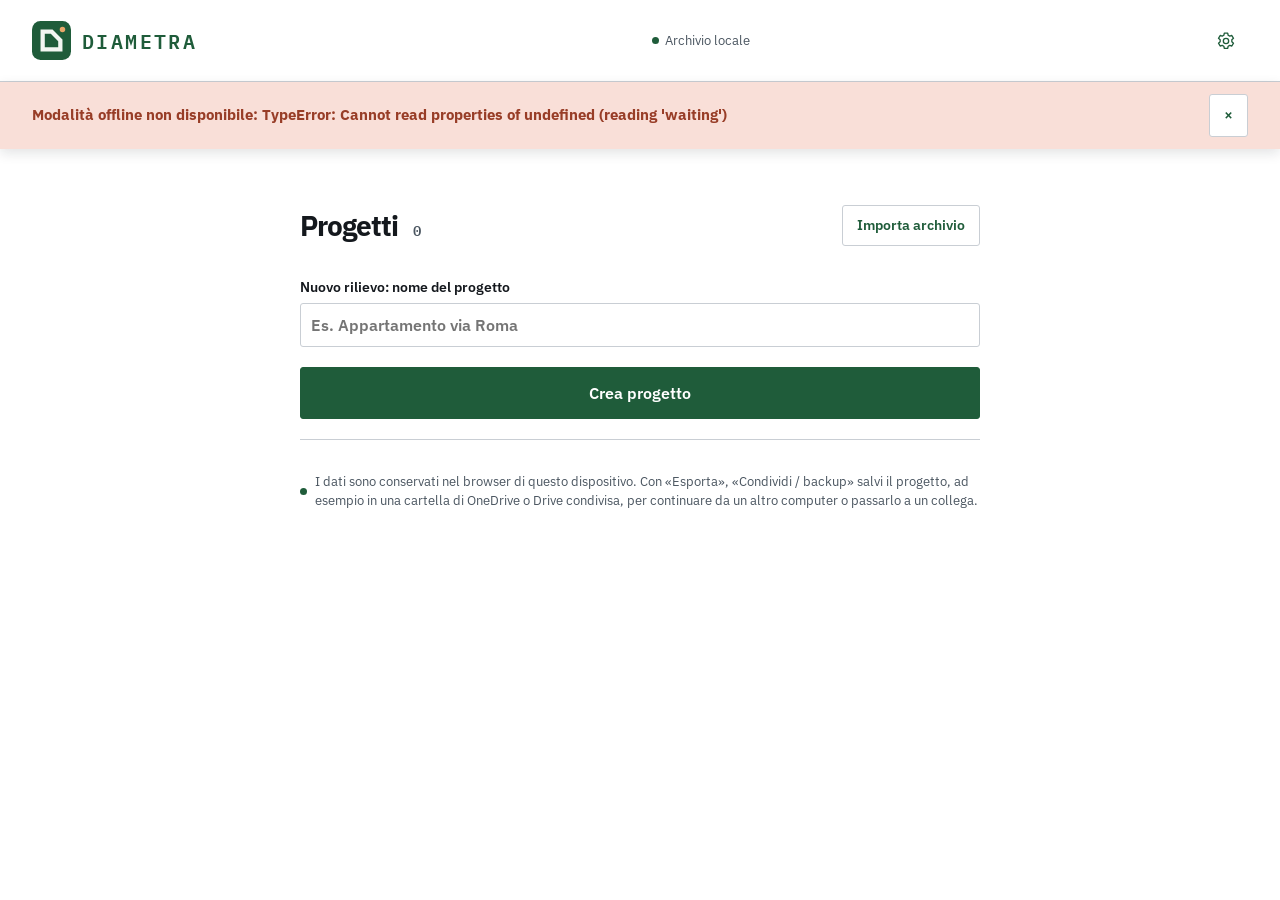
==== commit e8fb1720: "Publish Diametra site" ====
--- a/app/index.html
+++ b/app/index.html
@@ -1,18 +1,19 @@
-<!doctype html>
-<html lang="it">
+<!doctype html>
+<html lang="it">
   <head>
     <meta http-equiv="Content-Security-Policy" content="default-src &#39;self&#39;; script-src &#39;self&#39; &#39;wasm-unsafe-eval&#39;; worker-src &#39;self&#39; blob:; connect-src &#39;self&#39; data: blob:; img-src &#39;self&#39; data: blob:; style-src &#39;self&#39; &#39;unsafe-inline&#39;; font-src &#39;self&#39; data:; object-src &#39;none&#39;; base-uri &#39;self&#39;; form-action &#39;self&#39;">
-
-    <meta charset="UTF-8" />
-    <meta name="viewport" content="width=device-width, initial-scale=1.0" />
-    <meta name="theme-color" content="#1f5c3a" />
-    <meta name="description" content="Taccuino di rilievo locale con piantina, misure ed evidenze." />
-    <title>Diametra — Taccuino di rilievo</title>
-    <link rel="icon" href="/app/favicon.svg" type="image/svg+xml" />
-    <script type="module" crossorigin src="/app/assets/index-DTXV-K_w.js"></script>
-    <link rel="stylesheet" crossorigin href="/app/assets/index-DMKRKRgq.css">
-  <link rel="manifest" href="/app/manifest.webmanifest"></head>
-  <body>
-    <div id="root"></div>
-  </body>
-</html>
+
+    <meta charset="UTF-8" />
+    <meta name="viewport" content="width=device-width, initial-scale=1.0" />
+    <meta name="theme-color" content="#1f5c3a" />
+    <meta name="description" content="Taccuino di rilievo locale con piantina, misure ed evidenze." />
+    <title>Diametra — Taccuino di rilievo</title>
+    <link rel="icon" href="/app/favicon.svg" type="image/svg+xml" />
+    <script type="module" crossorigin src="/app/assets/index-DdVfvnda.js"></script>
+    <link rel="stylesheet" crossorigin href="/app/assets/index-Cwk5TYy_.css">
+  <link rel="manifest" href="/app/manifest.webmanifest"></head>
+  <body>
+    <div id="root"></div>+
+  </body>
+</html>
--- a/app/assets/index-Cwk5TYy_.css
+++ b/app/assets/index-Cwk5TYy_.css
@@ -0,0 +1 @@
+@font-face{font-family:IBM Plex Sans;font-style:normal;font-display:swap;font-weight:400;src:url(/app/assets/ibm-plex-sans-latin-400-normal-CDDApCn2.woff2) format("woff2"),url(/app/assets/ibm-plex-sans-latin-400-normal-CYLoc0-x.woff) format("woff")}@font-face{font-family:IBM Plex Sans;font-style:normal;font-display:swap;font-weight:600;src:url(/app/assets/ibm-plex-sans-latin-600-normal-CuJfVYMP.woff2) format("woff2"),url(/app/assets/ibm-plex-sans-latin-600-normal-Cu4Hd6ag.woff) format("woff")}@font-face{font-family:IBM Plex Sans;font-style:normal;font-display:swap;font-weight:700;src:url(/app/assets/ibm-plex-sans-latin-700-normal-Bxkt5Cjx.woff2) format("woff2"),url(/app/assets/ibm-plex-sans-latin-700-normal-Bth3BMcD.woff) format("woff")}@font-face{font-family:IBM Plex Mono;font-style:normal;font-display:swap;font-weight:400;src:url(/app/assets/ibm-plex-mono-latin-400-normal-DMJ8VG8y.woff2) format("woff2"),url(/app/assets/ibm-plex-mono-latin-400-normal-CvHOgSBP.woff) format("woff")}@font-face{font-family:IBM Plex Mono;font-style:normal;font-display:swap;font-weight:600;src:url(/app/assets/ibm-plex-mono-latin-600-normal-BgSNZQsw.woff2) format("woff2"),url(/app/assets/ibm-plex-mono-latin-600-normal-DWFSQ4vo.woff) format("woff")}:root{font-family:IBM Plex Sans,Segoe UI,Arial,sans-serif;color:#14181d;background:#fff;font-synthesis:none;text-rendering:optimizeLegibility;-webkit-font-smoothing:antialiased;font-weight:400;line-height:1.5;--green:#1f5c3a;--muted:#4a5560;--line:#c9ced4;--lime:#c9ced4;--orange:#bc6e38}*{box-sizing:border-box}body{margin:0}button,input,select,textarea{font:inherit}button,select{cursor:pointer}button{border:1px solid var(--line);background:#fff;color:var(--green);padding:9px 14px;border-radius:3px;font-size:15px;font-weight:600;transition:background .15s,border-color .15s}button:hover:not(:disabled){background:#eef1f3;border-color:#4a5560}button:disabled{cursor:not-allowed;opacity:.5}button.primary{background:var(--green);color:#fff;border-color:var(--green)}button.primary:hover:not(:disabled){background:#174a2e}button.small{padding:5px 9px;font-size:13px}button.danger{color:#a34437}button.text-button{border:0;background:none}input,select,textarea{min-width:0;width:100%;border:1px solid #c9ced4;border-radius:3px;padding:9px 10px;background:#fff;color:#14181d;font-size:15px}input:focus,select:focus,textarea:focus{outline:2px solid #1f5c3a;outline-offset:1px}input[type=checkbox]{width:16px;height:16px;accent-color:var(--green)}input[type=range]{padding:0;accent-color:var(--green)}label{display:block;font-size:14px;font-weight:600;margin:10px 0}label input,label select{display:block;margin-top:5px}textarea{min-height:92px;resize:vertical}h1,h2,h3,p{margin:0 0 12px}h1,h2,h3{font-weight:600;letter-spacing:-.035em}h3{font-size:16px;margin-top:20px}small{color:#4a5560;font-size:13px}button:focus-visible{outline:3px solid #1f5c3a;outline-offset:2px}details{margin:20px 0;padding-top:14px;border-top:1px solid var(--line)}summary{cursor:pointer;font-size:15px;font-weight:600}.row{display:flex;gap:10px;align-items:center}.row>label{flex:1}.spread{justify-content:space-between}.check{display:flex;gap:8px;align-items:center;font-weight:400;font-size:14px}.check input{margin:0;flex-shrink:0}.eyebrow{font-size:12px;letter-spacing:.17em;font-weight:700;color:#4a5560}.badge{display:inline-block;white-space:normal;padding:3px 8px;border-radius:2px;font-size:12px;letter-spacing:.02em;background:#eef1f3;color:#14181d}.hint{font-size:14px;color:#4a5560;line-height:1.65}.callout{padding:13px;background:#f6efd9;border-left:3px solid #c19a57;font-size:14px;color:#766238;border-radius:2px}.status-dot{display:inline-block;width:7px;height:7px;border-radius:50%;background:#1f5c3a;flex-shrink:0}.status-dot.amber{background:#c48a4d}.warning-text{color:var(--orange)}.file-button{display:inline-flex;align-items:center;justify-content:center;position:relative;overflow:hidden;cursor:pointer;border:1px solid #c9ced4;background:#fff;padding:9px 14px;border-radius:3px;font-size:14px;margin:0;color:var(--green)}.file-button:hover{background:#eef1f3}.file-button input{position:absolute;top:0;right:0;bottom:0;left:0;opacity:0;cursor:pointer;width:100%;height:100%;margin:0}.button-wrap{display:flex;flex-wrap:wrap;gap:5px;margin-top:10px}.app-header{height:82px;border-bottom:1px solid var(--line);background:#fff;display:flex;justify-content:space-between;align-items:center;gap:16px;padding:0 32px}.brand{border:0;background:none!important;display:flex;align-items:center;gap:11px;padding:0;text-align:left}.brand img{width:39px;height:39px}.brand span{font-size:28px;letter-spacing:-1.3px;line-height:1.1}.brand small{display:block;font-size:12px;letter-spacing:.16em;margin-top:6px;color:#4a5560}.header-actions{display:flex;gap:10px;align-items:center}.header-actions select{width:110px}.connection{font-size:13px;color:#4a5560;display:flex;align-items:center;gap:6px;white-space:nowrap}.save-state{font-size:13px;color:#1f5c3a}.save-state.failed{color:#aa3928}.save-state.pending{color:#8b7336}.error-banner,.update-banner{display:flex;gap:20px;align-items:center;justify-content:space-between;padding:12px 32px;background:#f9dfd8;color:#983d27;font-size:15px;overflow-wrap:anywhere}.update-banner{background:#c9ced4;color:#1f5c3a}.dashboard{max-width:1230px;margin:auto;padding:56px 40px}.welcome{display:flex;justify-content:space-between;align-items:center;gap:40px;padding-bottom:45px;border-bottom:1px solid var(--line)}.welcome h1{font-size:49px;line-height:1.13;letter-spacing:-2px;margin:18px 0}.welcome em{font-family:Georgia,serif;font-weight:400;color:#1f5c3a}.welcome p{font-size:15px;line-height:1.8;color:#4a5560}.welcome-plan{padding:20px;width:300px;height:235px;border:1px solid #c9ced4;border-radius:3px;background:linear-gradient(135deg,#eef1f3,#c9ced4);transform:rotate(-5deg);box-shadow:20px 20px #c9ced4}.welcome-plan svg{width:100%;height:100%}.welcome-plan path{stroke:#1f5c3a;fill:none;stroke-width:4}.welcome-plan .dimension-line{stroke-width:1;stroke:#a16e3a}.welcome-plan text{font-size:15px;fill:#806443}.welcome-plan circle{fill:#e3b36d;stroke:#fff;stroke-width:2}.dashboard-heading{display:flex;justify-content:space-between;align-items:center;margin:32px 0 20px}.dashboard-heading h2{margin:0;font-size:21px}.dashboard-heading h2 span{font-size:14px;color:#4a5560;margin-left:9px}.project-grid{display:grid;grid-template-columns:repeat(3,minmax(0,1fr));gap:22px}.new-project-card{border:1px dashed #4a5560;border-radius:3px;background:#eef1f3;padding:23px}.large-plus{font-size:32px;color:#1f5c3a}.new-project-card h3{margin-top:5px}.new-project-card .primary{width:100%;margin-top:10px}.project-card{background:#fff;border:1px solid var(--line);border-radius:3px;overflow:hidden}.project-preview{display:flex;width:100%;height:150px;border:0;border-radius:0;background:#eef1f3;align-items:center;justify-content:center;padding:15px}.project-preview img{width:100%;height:100%;object-fit:contain;mix-blend-mode:multiply}.project-card-content{padding:20px}.project-card-content h3{margin:0 0 6px}.project-card-content h3 button{font-size:18px;border:0;padding:0;background:none}.project-card-content p{font-size:14px;color:#4a5560}.dashboard-footer{display:flex;align-items:center;gap:8px;margin-top:32px;font-size:13px;color:#4a5560}.project-strip{display:flex;gap:8px;align-items:center;padding:23px 32px 18px}.project-strip h1{font-size:27px;margin:4px 0}.project-stats{display:flex;gap:35px}.project-stats>div{display:flex;gap:8px;align-items:baseline}.project-stats strong{font-size:26px;font-weight:500}.project-stats span{font-size:13px;color:#4a5560}.tabs{display:flex;gap:0;border-bottom:1px solid var(--line);padding:0 32px;background:#fff;align-items:center}.tabs button{border:0;border-radius:0;background:none;padding:14px 21px;color:#4a5560;border-bottom:3px solid transparent;display:flex;align-items:center;gap:10px}.tabs button.active{border-color:var(--green);color:var(--green)}.tabs button em{font-style:normal;font-size:12px;padding:1px 5px;background:#c9ced4;border-radius:2px}.workspace{display:grid;grid-template-columns:235px minmax(300px,1fr) 330px;min-height:calc(100dvh - 240px);align-items:start}.sidebar{padding:24px 16px;background:#fff;border-right:1px solid var(--line);min-height:calc(100dvh - 240px)}.section-heading{display:flex;align-items:center;justify-content:space-between;margin-bottom:13px}.section-heading>span:last-child:not(.eyebrow){font-size:13px;color:#4a5560}.room-button{width:100%;display:flex;align-items:center;justify-content:space-between;border:0;text-align:left;background:transparent;font-weight:500;padding:11px 12px;margin-bottom:4px}.room-button.selected{background:#c9ced4}.room-button small{display:block;font-size:12px;margin-top:3px}.add-room{display:flex;margin-top:13px;gap:5px}.add-room button{padding:5px 11px}.add-room input{font-size:13px}.measurements-heading{margin-top:30px}.sidebar>input,.sidebar>select{margin-bottom:8px;font-size:13px}.target-list{max-height:400px;overflow:auto}.target-button{display:flex;gap:10px;align-items:center;width:100%;padding:12px 8px;text-align:left;background:none;border:0;border-bottom:1px solid #eef1f3;border-radius:0;font-size:14px;font-weight:500}.target-button.selected{background:#eef1f3}.target-button small{display:block;margin-top:4px}.target-number{font-size:12px;background:#eef1f3;border:1px solid #c9ced4;border-radius:2px;padding:5px;min-width:29px;text-align:center}.privacy-note{margin:30px 4px 0;font-size:12px;color:#4a5560}.privacy-note .status-dot{margin-right:5px}.privacy-note strong{font-weight:500}.privacy-note p{margin-top:8px;line-height:1.7}.canvas-area{min-width:0;padding:16px;position:sticky;top:0}.drawing-toolbar{display:flex;gap:6px;flex-wrap:wrap;align-items:center;margin-bottom:12px}.drawing-toolbar button{font-size:13px;padding:8px 10px}.drawing-toolbar select{width:124px;font-size:13px}.drawing-toolbar span{font-size:13px;color:#4a5560;flex:1}.drawing-toolbar button.active{background:#eef1f3;border-color:#4a5560}.board-frame{height:max(460px,calc(100dvh - 380px));min-height:350px;border:1px solid #c9ced4;border-radius:3px;background:#fff;position:relative;overflow:hidden}.board-label{position:absolute;z-index:1;top:0;left:0;right:0;padding:12px 14px;background:#fffe;border-bottom:1px solid #c9ced4;display:flex;gap:7px;align-items:center;font-size:12px;font-weight:700;letter-spacing:.08em;pointer-events:none}.board-label>span:last-child{margin-left:auto;color:#4a5560;font-weight:400;letter-spacing:0;font-size:12px}.board{width:100%;height:100%;touch-action:none;cursor:grab}.board.crosshair{cursor:crosshair}.board .annotation{cursor:pointer}.map-text{fill:#14181d;paint-order:stroke;stroke:#fff;stroke-width:.12em;stroke-linejoin:round;font-family:Segoe UI,sans-serif;pointer-events:none}.board-empty{position:absolute;top:50%;left:50%;transform:translate(-50%,-50%);width:85%;text-align:center;pointer-events:none}.empty-symbol{border:1px solid #c9ced4;border-radius:3px;width:65px;height:65px;display:flex;align-items:center;justify-content:center;font-size:32px;background:#eef1f3;color:#4a5560;font-weight:600;margin:0 auto 20px}.board-empty h2{font-size:22px}.board-empty p{font-size:15px;color:#4a5560;line-height:1.8}.zoom-tools{position:absolute;bottom:15px;left:15px;display:flex;align-items:center;background:#fff;border:1px solid #c9ced4;border-radius:3px;overflow:hidden;box-shadow:0 3px 8px #14181d0c}.zoom-tools button{border:0;border-radius:0;padding:8px 13px}.zoom-tools span{font-size:12px;min-width:38px;text-align:center;color:#4a5560}.source-toolbar{display:flex;align-items:center;gap:10px;flex-wrap:wrap;margin-top:12px}.source-name{font-size:12px;max-width:140px;overflow:hidden;text-overflow:ellipsis;white-space:nowrap}.inline-label{display:flex;align-items:center;gap:7px;font-size:12px;margin:0}.inline-label input{width:58px;margin:0;font-size:12px}.inline-label input[type=range]{width:65px}.source-toolbar .file-button{font-size:13px}.crop-settings{margin:0;padding:0;border:0;position:relative}.crop-settings summary{font-size:12px}.crop-settings form{position:absolute;z-index:4;width:210px;right:0;top:25px;padding:16px;background:#fff;border:1px solid var(--line);border-radius:3px;box-shadow:0 8px 30px #0002}.capture-guide{display:flex;align-items:center;gap:10px;background:#c9ced4;padding:10px 13px;margin-bottom:10px;border-radius:3px;font-size:14px}.capture-guide span{flex:1}.capture-guide button{font-size:12px;padding:5px 8px}.right-panel{border-left:1px solid var(--line);background:#fff;min-height:calc(100dvh - 240px)}.inspector{padding:22px}.inspector h2{font-size:23px;margin:10px 0}.inspector>.file-button{width:100%;margin:10px 0}.empty-inspector{padding-top:38px}.empty-inspector p{font-size:15px;color:#4a5560;line-height:1.8}.empty-inspector h2{line-height:1.35;margin:17px 0}.reading-hero{background:#eef1f3;border:1px solid #c9ced4;padding:18px;border-radius:3px;font-size:31px;letter-spacing:-1px;margin:16px 0;color:#14181d}.reading-hero span{font-size:12px;letter-spacing:0;display:block;color:#4a5560;margin-top:3px}.reading-list article{padding:12px 0;border-bottom:1px solid var(--line)}.reading-list article.excluded{opacity:.65}.reading-list .spread{margin-bottom:6px}.reading-list small{line-height:1.7;display:block}.photo-grid{display:grid;grid-template-columns:1fr 1fr;gap:10px}.photo-grid figure{margin:0}.photo-grid img{width:100%;height:95px;object-fit:cover;border-radius:3px}.photo-grid figcaption{font-size:12px;color:#4a5560;overflow-wrap:anywhere}.photo-grid .check{font-size:12px}.record-id{font-size:12px;overflow-wrap:anywhere;display:block;margin-top:20px;color:#4a5560}.issue-list{margin-top:18px}.issue-list p,.proposal .warning{font-size:13px;padding:9px;border-radius:2px}.warning{background:#fbefdc;color:#95602e}.unchecked{background:#eef1f3;color:#4a5560}.checklist-item{border:1px solid #c9ced4;padding:10px;margin:12px 0;border-radius:3px}.checklist-item>input{font-weight:600;border:0;background:none;padding:3px 0;margin-bottom:7px}.checklist-item select{font-size:13px}.checklist-item .row{margin-top:6px}.checklist-item .check{font-size:12px;margin:0}.checklist-item small{display:block;margin:6px 0}.proposal{background:#eef1f3;padding:14px;margin-top:14px;border:1px solid #c9ced4;border-radius:3px;font-size:14px}.proposal h3{margin-top:0}.proposal small{display:block}.proposal>p{margin-top:10px}.vertex-list{margin:15px 0;max-height:190px;overflow:auto}.vertex-list p{font-size:12px;display:flex;justify-content:space-between;padding:5px 0;margin:0;border-bottom:1px solid #eef1f3}.vertex-list span{color:#4a5560}.page-panel{padding:36px;max-width:1100px;margin:0 auto}.page-panel>h2{font-size:30px;margin-top:10px}.page-panel>p{font-size:15px;color:#4a5560}.compact-label{max-width:220px}.issue-row{width:100%;display:flex;align-items:center;gap:15px;text-align:left;border:0;padding:15px;margin:7px 0;font-weight:400}.issue-row>span:last-child{margin-left:auto}.history-item{padding:20px 0;display:flex;gap:20px;align-items:center;justify-content:space-between;border-bottom:1px solid var(--line);font-size:15px}.history-item p{font-size:13px;color:#4a5560;margin:5px 0 0}.loading{text-align:center;padding:80px;color:#4a5560}.busy-overlay{position:fixed;z-index:20;top:0;right:0;bottom:0;left:0;background:#fffd;display:flex;flex-direction:column;align-items:center;justify-content:center;gap:20px;font-size:14px;color:var(--green);-webkit-backdrop-filter:blur(2px);backdrop-filter:blur(2px)}.spinner{width:35px;height:35px;border:3px solid #c9ced4;border-top-color:var(--green);border-radius:50%;animation:spin 1s linear infinite}@keyframes spin{to{transform:rotate(360deg)}}@media(min-width:1700px){.workspace{grid-template-columns:270px minmax(400px,1fr) 375px}.inspector{padding:26px}.canvas-area{padding:22px}}@media(max-width:1200px){.app-header{padding:0 20px}.connection{display:none}.header-actions{gap:6px}.workspace{grid-template-columns:190px minmax(260px,1fr) 290px}.sidebar{padding:20px 12px}.inspector{padding:17px}.project-stats{gap:18px}.board-label>span:last-child{display:none}.header-actions button{font-size:13px;padding:8px}.brand small{display:none}.canvas-area{padding:12px}.save-state{max-width:85px}.project-strip{padding-left:20px;padding-right:20px}.tabs{padding:0 20px}.tabs button{padding:12px 15px}}@media(max-width:920px){.workspace{grid-template-columns:175px 1fr}.right-panel{grid-column:1 / -1;min-height:0;border-left:0;border-top:1px solid var(--line)}.right-panel .inspector{max-width:650px;margin:auto}.sidebar{min-height:600px}.canvas-area{position:relative}.board-frame{height:500px}.header-actions .save-state{display:none}.project-grid{grid-template-columns:repeat(2,minmax(0,1fr))}.welcome h1{font-size:40px}.welcome-plan{width:235px;height:195px}.project-stats strong{font-size:22px}.project-stats span{font-size:12px}}@media(max-width:600px){.app-header{height:auto;min-height:70px;padding:14px 16px;align-items:flex-start;flex-wrap:wrap}.brand span{font-size:25px}.brand img{width:34px;height:34px}.header-actions{flex-wrap:wrap;justify-content:flex-start;gap:7px;width:100%}.header-actions select{width:86px;padding:7px;font-size:13px}.header-actions button{font-size:13px;padding:8px 9px}.connection{display:flex;margin-left:auto}.dashboard{padding:25px 20px}.welcome{padding-bottom:25px}.welcome h1{font-size:37px;letter-spacing:-1.5px}.welcome-plan{display:none}.welcome p{font-size:15px}.project-grid{grid-template-columns:1fr}.dashboard-heading{margin-top:25px}.dashboard-heading h2{font-size:19px}.dashboard-footer{align-items:flex-start;font-size:12px}.project-strip{padding:17px 16px;align-items:flex-start}.project-strip h1{font-size:22px;overflow-wrap:anywhere}.project-stats{gap:13px;margin-left:10px}.project-stats>div{display:block;text-align:center}.project-stats strong{font-size:20px}.project-stats span{display:block;font-size:12px}.workspace{display:flex;flex-direction:column}.sidebar{min-height:0;width:100%;border-right:0;border-bottom:1px solid var(--line);padding:14px;display:flex;flex-wrap:wrap;gap:6px;align-items:center}.sidebar .section-heading{width:100%;margin:4px 0}.room-button{width:auto;margin:0;border:1px solid #c9ced4;padding:7px 10px;font-size:13px;gap:10px}.room-button small{display:none}.add-room{margin:0;max-width:210px}.sidebar>.measurements-heading{margin-top:12px}.sidebar>input,.sidebar>select{width:calc(50% - 3px);margin:0}.target-list{width:100%;max-height:150px;display:flex;flex-wrap:wrap;gap:5px;margin-top:5px}.target-button{width:calc(50% - 3px);font-size:12px;border:1px solid #c9ced4;border-radius:3px;padding:7px}.target-button small{font-size:12px}.privacy-note{display:none}.canvas-area{width:100%;padding:12px}.board-frame{height:410px;min-height:300px}.board-empty h2{font-size:19px}.board-empty p{font-size:13px}.right-panel{width:100%}.right-panel .inspector{padding:22px}.drawing-toolbar{gap:5px}.drawing-toolbar button{font-size:12px;padding:8px}.drawing-toolbar select{width:107px}.source-toolbar{gap:8px}.capture-guide{font-size:13px}.page-panel{padding:23px 16px}.page-panel>h2{font-size:26px}.issue-row{font-size:14px;gap:8px;padding:11px}.issue-row .badge{font-size:12px;min-width:85px}.history-item{display:block}.history-item button{margin-top:10px}.error-banner,.update-banner{padding:12px 16px;font-size:14px}.header-actions .save-state{display:block;max-width:none;font-size:12px}.photo-grid img{height:140px}}@media(prefers-reduced-motion:reduce){*{animation:none!important;transition:none!important}}.quick-panel form{margin-bottom:14px}.quick-panel .row{align-items:flex-end}.quick-summary{display:flex;flex-wrap:wrap;gap:8px;margin:8px 0 4px}.quick-summary span{flex:1;background:#eef1f3;border:1px solid #c9ced4;border-radius:3px;padding:8px;font-size:15px;color:#14181d}.quick-summary small{display:block;font-size:12px;margin-bottom:2px}.quick-done{padding:10px;background:#c9ced4;border-left:3px solid #1f5c3a;border-radius:2px;font-size:14px;color:#1f5c3a;margin-top:12px}.dual-view{display:block}.dual-view.show-plan>.sketch-frame,.dual-view.show-sketch>.board-frame:not(.sketch-frame){display:none}.dual-view .board-frame{height:max(460px,calc(100dvh - 380px))}.sketch-frame{background:#fff}.sketch-room{cursor:pointer}.sketch-pending-label{fill:#4a5560}.view-switch{display:flex;gap:0;margin-bottom:8px;border-bottom:1px solid var(--line)}.view-switch button{flex:1;font-size:14px;padding:10px 8px;border:0;border-bottom:3px solid transparent;border-radius:0;background:none;color:#4a5560}.view-switch button.active{background:none;color:var(--green);border-bottom-color:var(--green)}.quick-title{display:flex;align-items:center;gap:8px;margin:10px 0}.quick-title span{white-space:nowrap;flex-shrink:0;font-size:23px;font-weight:600;color:#14181d}.quick-title input{font-size:21px;font-weight:600;padding:5px 8px;border-color:transparent;background:#fff}.quick-title input:hover,.quick-title input:focus{border-color:#c9ced4;background:#fff}.project-strip{padding-top:16px;padding-bottom:12px}.project-strip h1{font-size:22px;margin:0}.room-done{color:#1f5c3a;font-weight:700}.measurements{margin:16px 0 0;padding-top:10px}.quick-error{background:#f9dfd8;color:#983d27;padding:9px;border-radius:2px;font-size:14px;margin:6px 0}.quick-command{margin-top:16px;padding-top:4px;border-top:1px solid var(--line)}.proposal-names{margin-top:12px}.proposal-row{gap:8px;margin:6px 0}.primary-file{background:var(--green);color:#fff;border-color:var(--green)}.primary-file:hover{background:#174a2e}.dashboard-heading{margin-top:0}@media(max-width:920px){.dual-view .board-frame{height:min(50vh,440px);min-height:280px}}@media(max-width:600px){.connection{display:none}.app-header{min-height:0;padding:10px 16px}.room-list{display:flex;gap:6px;overflow-x:auto;width:100%;padding-bottom:4px}.room-list .room-button{flex-shrink:0;white-space:nowrap}.sidebar .measurements{width:100%;margin-top:6px}.add-room{max-width:none;width:100%}.project-strip{align-items:center}}@media(pointer:coarse){button,select,.file-button,input:not([type=checkbox]):not([type=range]){min-height:44px}button.small{padding:8px 12px;font-size:14px}input[type=checkbox]{width:22px;height:22px}input[type=range]{height:32px}.crop-settings summary{padding:12px 0}}@media(hover:none){button:hover:not(:disabled):not(.active):not(.primary):not(.selected):not([aria-pressed=true]){background:#fff;border-color:var(--line)}.room-button:hover:not(.selected){background:transparent}}.dictate.recording{background:#a34437;color:#fff;border-color:#a34437}.dictate{min-width:110px}@media(pointer:coarse){.add-room button,.zoom-tools button{min-width:44px}}.quick-area{margin:4px 0 10px;color:var(--muted)}.quick-area strong{color:var(--green)}.room-extras{margin:12px 0;border:1px solid var(--line);border-radius:3px;padding:8px 12px;background:#fff}.room-extras summary{cursor:pointer;font-weight:600;min-height:32px}.room-extras summary small{font-weight:400;color:var(--muted)}.opening-row{display:flex;justify-content:space-between;align-items:center;gap:8px;padding:4px 0}.opening-row button{min-width:44px}.opening-fields{display:flex;flex-wrap:wrap;gap:6px 14px;padding:0 0 6px}.opening-form{display:grid;grid-template-columns:1fr 1fr;gap:8px;margin:8px 0}.opening-form button{grid-column:span 2}.photo-strip{display:flex;gap:6px;overflow-x:auto;margin:8px 0}.photo-strip figure{position:relative;margin:0;flex-shrink:0}.photo-strip img{display:block;height:80px;border-radius:3px}.photo-strip .remove-evidence{position:absolute;top:2px;right:2px;min-height:0;width:32px;height:32px;padding:0;line-height:1;font-size:16px;border-radius:50%;background:#ffffffe6}.attachment-name{flex:1;text-align:left;padding:6px 0;overflow-wrap:anywhere;font-weight:500}.room-extras textarea{width:100%;box-sizing:border-box}.comparison{width:100%;border-collapse:collapse;font-size:14px}.comparison th,.comparison td{text-align:left;padding:6px 8px;border-bottom:1px solid var(--line)}.comparison td.num{text-align:right;white-space:nowrap}.comparison tr.comparison-check td{background:#fbf0e3}.comparison-wrap{overflow-x:auto}.board.idle{touch-action:pan-x pan-y;cursor:default}@media(max-width:600px){.app-header{padding:8px 12px;gap:6px}.brand span{font-size:20px}.brand img{width:28px;height:28px}.header-actions{flex-wrap:wrap;gap:6px}.header-actions button{white-space:nowrap;padding:7px 9px;flex-shrink:0}.header-actions .save-state{white-space:nowrap;flex-shrink:0}.project-strip{padding:10px 16px}.project-strip h1{font-size:19px}}@media(max-width:920px){.inspector .accept{position:fixed;left:12px;right:12px;bottom:12px;z-index:15;box-shadow:0 6px 18px #0004}.inspector:has(.accept){padding-bottom:84px}}.board.sketch{touch-action:none;cursor:grab}.hand-sketch{cursor:move}.room-button.selected,.room-button.selected:hover:not(:disabled){background:var(--green);color:#fff;border-color:var(--green);font-weight:700;box-shadow:0 2px 6px #14181d40}.room-button.selected .room-done{color:#fff}.details-panel{max-width:820px}.details-panel fieldset{border:1px solid var(--line);border-radius:3px;padding:6px 16px 12px;margin:16px 0;background:#fff}.details-panel legend{font-size:14px;font-weight:700;letter-spacing:.06em;color:#14181d;padding:0 6px}.details-grid{display:grid;grid-template-columns:repeat(auto-fill,minmax(170px,1fr));gap:0 14px}.details-grid .wide{grid-column:1/-1}.details-panel>label{max-width:420px}.project-address{color:#14181d;margin-bottom:4px}.dictate{user-select:none;-webkit-user-select:none;-webkit-touch-callout:none;touch-action:none;min-height:44px}.dictate[aria-disabled=true]{opacity:.6}.settings-overlay{position:fixed;z-index:15;top:0;right:0;bottom:0;left:0;overflow:auto;background:#fff}.settings-panel{max-width:620px}.settings-panel fieldset{border:1px solid var(--line);border-radius:3px;padding:6px 16px 16px;margin:16px 0;background:#fff}.settings-panel legend{font-size:14px;font-weight:700;letter-spacing:.06em;color:#14181d;padding:0 6px}.settings-panel .check{font-size:14px;font-weight:600}.settings-device{font-size:14px}.disto-state{margin:6px 0 0;padding:6px 10px;border-radius:3px;background:#eef1f3}.disto-state.connected{background:#eef1f3;color:#1f5c3a}.camera-off{display:block;margin-top:4px}.settings-button{font-size:18px;line-height:1;padding:8px 11px;flex-shrink:0}.header-tools{display:flex;align-items:center;gap:2px;flex-shrink:0}@media(max-width:600px){.app-header .header-tools{order:1;margin-left:auto}.app-header .header-actions{order:2}}input,select,textarea{font-size:16px}:root{background:#fff;font-size:15px}.mono,.measure-key,.measure-row input,.measure-unit,.quick-summary span,.quick-area strong,.reading-hero,.comparison td.num,.project-stats strong{font-family:IBM Plex Mono,ui-monospace,monospace;font-variant-numeric:tabular-nums}button{display:inline-flex;align-items:center;justify-content:center;gap:8px}button.primary{font-weight:600}.icon{flex-shrink:0}.brand span{font-family:IBM Plex Mono,ui-monospace,monospace;font-weight:600;text-transform:uppercase;letter-spacing:.12em;font-size:20px}.settings-button{border:0;background:none;padding:8px 10px;color:var(--green)}.eyebrow{letter-spacing:.12em;color:#4a5560}button.wide{width:100%;min-height:52px;font-size:16px;margin-top:10px}.quick-panel .quick-title input{font-size:22px;font-weight:700}.quick-summary span{border-radius:0;background:#fff;border:1px solid var(--line);font-size:16px;color:#14181d}.quick-summary small{font-family:IBM Plex Sans,sans-serif;font-size:12px;color:#4a5560}.measure-rows{display:flex;flex-direction:column;border:1px solid var(--line);margin:8px 0}.measure-row{display:grid;grid-template-columns:44px minmax(0,1fr) auto;align-items:center;gap:10px;margin:0;padding:8px 12px;border-bottom:1px solid var(--line);font-weight:400}.measure-row:last-child{border-bottom:0}.measure-row.next{outline:3px solid var(--green);outline-offset:-3px}.measure-row.next .measure-key{color:var(--green)}.measure-key{font-size:22px;font-weight:600}.measure-name{display:block;font-size:13px;color:#4a5560}.measure-row input{display:block;border:0;padding:2px 0;margin:0;font-size:28px;font-weight:600;background:transparent;color:#14181d;min-height:40px}.measure-row input:focus{outline:0}.measure-row:focus-within{background:#eef1f3}.ceiling-row select{width:100%;min-width:0;margin:2px 0 0;padding:4px 0;border:0;background:transparent;font-size:17px;font-weight:600;color:#14181d}.ceiling-row select:focus{outline:0}.quick-missing{margin:4px 0 0;color:#766238}.measure-unit{display:flex;flex-direction:column;align-items:flex-end;gap:4px;font-size:16px}.measure-source{font-family:IBM Plex Mono,monospace;font-size:11px;font-weight:600;color:#14181d;border:1px solid #14181d;padding:1px 5px}.quick-command .button-wrap{flex-direction:column}.quick-command .button-wrap button{width:100%}.dictate{min-height:56px;font-size:16px;border:2px solid #14181d;color:#14181d}.disto-state{border-radius:0;border:1px solid var(--line)}.disto-state.connected{border-color:var(--green);background:#1f5c3a14;color:#14181d}.room-button.selected,.room-button.selected:hover:not(:disabled){background:#14181d;border-color:#14181d;box-shadow:none}.room-done .icon{width:14px;height:14px;color:var(--green)}.room-button.selected .room-done .icon{color:#fff}.dashboard{max-width:760px}.dashboard-heading h2{font-size:28px;font-weight:700}.new-project{display:flex;flex-direction:column;margin-bottom:20px}.new-project label{font-size:14px}.project-list{list-style:none;margin:0;padding:0;border-top:1px solid var(--line)}.project-card{border:0;border-bottom:1px solid var(--line);border-radius:0;background:none;overflow:visible;padding:4px 0 12px}.project-open{display:flex;align-items:flex-start;justify-content:flex-start;gap:12px;width:100%;border:0;background:none;padding:12px 0 6px;text-align:left;color:#14181d;font-weight:400}.project-thumb{width:64px;height:64px;object-fit:contain;border:1px solid var(--line);background:#fff;flex-shrink:0;mix-blend-mode:multiply}.project-text{display:flex;flex-direction:column;gap:4px;min-width:0;flex:1}.project-title{display:flex;justify-content:space-between;align-items:flex-start;gap:8px}.project-title strong{font-size:18px;font-weight:600;overflow-wrap:anywhere}.project-address,.project-cadastral{font-size:14px;color:#4a5560;margin:0}.project-figures{display:grid;grid-template-columns:repeat(3,minmax(0,1fr));gap:8px;font-family:IBM Plex Mono,monospace;font-size:14px;margin-top:4px}.project-figures small{display:block;font-family:IBM Plex Sans,sans-serif;font-size:12px;color:#4a5560}.project-status{font-family:IBM Plex Mono,monospace;font-size:11px;font-weight:600;padding:2px 7px;border:1px solid var(--green);color:var(--green);white-space:nowrap}.project-status.done{background:#14181d;border-color:#14181d;color:#fff}.project-status.new{border-color:#4a5560;color:#4a5560}.project-card .button-wrap{margin-top:0}.sketch-tag{font-family:IBM Plex Mono,monospace;font-weight:600;text-transform:uppercase}.sketch-figure{font-family:IBM Plex Mono,monospace}.sketch-side-name{fill:#1f5c3a;font-weight:600}.room-sides{margin:4px 0 10px}.side-form{display:grid;grid-template-columns:1fr auto auto;gap:8px;align-items:end;margin:6px 0}.side-form .quick-error{grid-column:1/-1}.quick-measure-overlay{position:fixed;z-index:30;top:0;right:0;bottom:0;left:0;background:#14181d99;display:flex;align-items:center;justify-content:center;padding:16px}.quick-measure-card{background:#fff;width:min(420px,100%);max-height:100%;overflow:auto;padding:24px;border:1px solid #14181d}.quick-measure-photo{display:block;width:100%;max-height:50vh;object-fit:contain;background:#14181d;margin:4px 0 12px}.quick-measure-list{list-style:none;margin:4px 0 8px;padding:0;font-size:24px;font-weight:600;line-height:1.4}.quick-measure-card .button-wrap+.button-wrap{margin-top:8px}.quick-measure-value{font-size:48px;font-weight:600;margin:4px 0 8px}.quick-measure-card .button-wrap button{flex:1;min-height:48px}.quick-panel form[id]{margin-bottom:0}.voice-block{margin:10px 0 0}.voice-block .hint{margin:8px 0 0}.dictate,.dictate:hover:not(:disabled){width:100%;min-height:60px;display:flex;align-items:center;justify-content:center;gap:10px;background:#14181d;color:#fff;border:2px solid #14181d;font-size:17px}.dictate .icon{width:24px;height:24px}.dictate.recording,.dictate.recording:hover:not(:disabled){background:#a34437;border-color:#a34437;color:#fff}.voice-heard{display:flex;gap:10px;align-items:center;justify-content:space-between;margin-top:8px;padding:10px 12px;background:#eef1f3;border-left:3px solid var(--green);border-radius:2px}.voice-heard .hint{margin:0}.voice-heard button{flex-shrink:0}.sketch-pad{position:fixed;z-index:30;top:0;right:0;bottom:0;left:0;display:flex;flex-direction:column;background:#fff}.sketch-pad-head{padding:12px 16px;border-bottom:1px solid var(--line)}.sketch-pad-head strong{display:block;font-size:17px}.sketch-pad-head .hint{margin:4px 0 0;font-size:13px}.sketch-pad-sheet{flex:1;width:100%;min-height:0;touch-action:none;cursor:crosshair;background-color:#fff;background-image:linear-gradient(#e6e9ec 1px,transparent 1px),linear-gradient(90deg,#e6e9ec 1px,transparent 1px);background-size:24px 24px}.sketch-pad-tools{padding:10px 16px 16px;border-top:1px solid var(--line);background:#fff}.sketch-pad-question{margin:12px 0 0;font-size:14px;font-weight:600}.sketch-pad-tools .button-wrap button{flex:1 1 auto}.sketch-pad-row{display:flex;flex-wrap:wrap;gap:6px;align-items:center;margin-top:8px}.segmented{display:inline-flex;border:1px solid var(--line);border-radius:3px;overflow:hidden}.segmented button{border:0;border-radius:0;padding:7px 12px}.segmented button[aria-pressed=true]{background:#14181d;color:#fff}.segmented button[aria-pressed=true]:hover:not(:disabled){background:#14181d}.sketch-pad-sheet.corners{cursor:default}.sketch-corner{fill:#fff;stroke:#1f5c3a;stroke-width:3}.danger-zone{display:flex;flex-wrap:wrap;gap:4px 12px;align-items:center;margin-top:28px;padding-top:14px;border-top:1px solid var(--line)}.danger-zone .hint{margin:0;font-size:13px}button.text-button.danger{color:#a34437;padding-left:0}.hand-tools{position:absolute;z-index:2;top:46px;right:10px;display:flex;align-items:center;gap:4px;padding:4px 4px 4px 10px;background:#fff;border:1px solid #c9ced4;border-radius:3px;box-shadow:0 3px 8px #14181d0c;font-size:12px;font-weight:600;color:#4a5560}.hand-tools button{padding:6px 10px;min-width:36px}.hand-tools button.danger{color:#a34437}.hand-tools small{font-weight:400;padding:0 6px}@media(max-width:600px){.dual-view .board-frame{height:min(38vh,320px);min-height:240px}}.import-choice h2{font-size:20px;margin:6px 0 8px}.import-choice>button:not(.text-button){display:flex;flex-direction:column;align-items:flex-start;gap:3px;width:100%;text-align:left;margin-top:8px;padding:12px 14px}.import-choice>button small{font-weight:400;font-size:13px;line-height:1.4;color:inherit;opacity:.85}.import-choice>.text-button{margin-top:10px}.drawing-toolbar .file-button{font-size:13px;padding:8px 10px}@media(max-width:600px){.drawing-toolbar .file-button{font-size:12px;padding:8px}}.settings-button{min-width:44px;min-height:44px;display:inline-flex;align-items:center;justify-content:center}.quick-measure-card .button-wrap button{flex:1 1 auto;white-space:nowrap}.quick-measure-photo{max-height:40vh}.quick-measure-list.compact{display:flex;flex-wrap:wrap;gap:2px 14px;font-size:16px;margin:0 0 6px}@media(max-width:600px){.quick-measure-card{padding:16px}}.error-banner{position:sticky;top:0;z-index:25;box-shadow:0 4px 12px #14181d1f}.quick-title .quick-split{margin-left:auto;flex-shrink:0;white-space:nowrap}.quick-measure-projects{display:grid;gap:6px;max-height:40vh;overflow-y:auto;margin:8px 0}.quick-measure-projects button{text-align:left}.export-menu{position:relative}.export-choices{position:absolute;z-index:12;right:0;top:calc(100% + 4px);min-width:210px;display:flex;flex-direction:column;background:#fff;border:1px solid var(--line);border-radius:3px;box-shadow:0 8px 30px #0002}.export-choices button{border:0;border-radius:0;text-align:left;border-bottom:1px solid #eef1f3}.header-actions .undo-button{font-size:18px;line-height:1;padding:7px 11px}.back-button{font-size:22px;line-height:1;padding:4px 12px;flex-shrink:0}.quick-steps{display:flex;align-items:center;gap:6px}.quick-steps button{font-size:18px;line-height:1;padding:4px 12px}.room-button.add-chip{color:var(--green);font-weight:600}.room-delete summary{font-size:14px}.room-delete-row{display:flex;align-items:center;justify-content:space-between;gap:10px;padding:6px 0;border-bottom:1px solid #eef1f3;font-size:14px}.voice-heard input{margin:6px 0}.drawing-fold{display:none}@media(max-width:600px){.workspace.measuring .canvas-area{border-top:1px solid var(--line)}.workspace.measuring .drawing-fold{display:block;width:100%;text-align:left;margin-bottom:10px}.workspace.drawing-folded .canvas-area>:not(.drawing-fold){display:none}.workspace.drawing-folded .drawing-fold{margin-bottom:0}.comparison thead{display:none}.comparison,.comparison tbody,.comparison tfoot,.comparison tr{display:block}.comparison tr{padding:8px 0;border-bottom:1px solid var(--line)}.comparison th,.comparison td{border:0}.comparison td{display:flex;justify-content:space-between;gap:12px;padding:3px 4px}.comparison td.num{white-space:normal;text-align:right}.comparison td:empty{display:none}.comparison td[data-label]:before{content:attr(data-label);color:#4a5560;font-family:IBM Plex Sans,sans-serif;text-align:left}.comparison td:first-child{font-weight:600}.app-header:has(.save-state.failed) .brand{display:none}.app-header:has(.export-menu){flex-wrap:nowrap;align-items:center;gap:4px}.app-header:has(.export-menu) .brand span{display:none}.app-header:has(.export-menu) .header-actions{order:1;width:auto;flex-wrap:nowrap;margin-left:auto;gap:4px}.app-header:has(.export-menu) .header-tools{order:2;margin-left:0}}@media(pointer:coarse){.header-actions .undo-button,.back-button,.quick-steps button,.app-header .brand{min-width:44px;min-height:44px}.app-header .brand{justify-content:center}.room-delete summary,.room-extras>summary{padding:12px 0}}.export-choices button small{display:block;font-weight:400;font-size:12px}.tabs .icon{display:none}.project-strip .unit-select{width:auto;flex:none;margin-left:auto;font-size:13px;padding:6px}@media(max-width:600px){:root{--bottom-bar:64px}html{scroll-padding-bottom:calc(var(--bottom-bar) + 12px)}.app:has(.tabs){padding-bottom:calc(var(--bottom-bar) + env(safe-area-inset-bottom))}.tabs{position:fixed;left:0;right:0;bottom:0;z-index:10;padding:0 0 env(safe-area-inset-bottom);border-top:1px solid var(--line);border-bottom:0;overflow:visible;box-shadow:0 -2px 8px #14181d14}.tabs button{flex:1;flex-direction:column;justify-content:center;gap:2px;white-space:nowrap;min-height:calc(var(--bottom-bar) - 4px);padding:6px 4px;font-size:12px;border-bottom:0;border-top:3px solid transparent;position:relative}.tabs button.active{border-top-color:var(--green)}.tabs .icon{display:block}.tabs button em{position:absolute;top:5px;left:calc(50% + 6px);background:#a34437;color:#fff;border-radius:9px;min-width:18px;padding:1px 5px;text-align:center}body:has(input:not([type=checkbox]):not([type=radio]):not([type=range]):not([type=file]):focus,textarea:focus) .tabs{display:none}.inspector .accept{bottom:calc(var(--bottom-bar) + 8px + env(safe-area-inset-bottom))}.inspector:has(.accept){padding-bottom:calc(var(--bottom-bar) + 80px)}}.sr-only{position:absolute;width:1px;height:1px;overflow:hidden;clip-path:inset(50%);white-space:nowrap}
